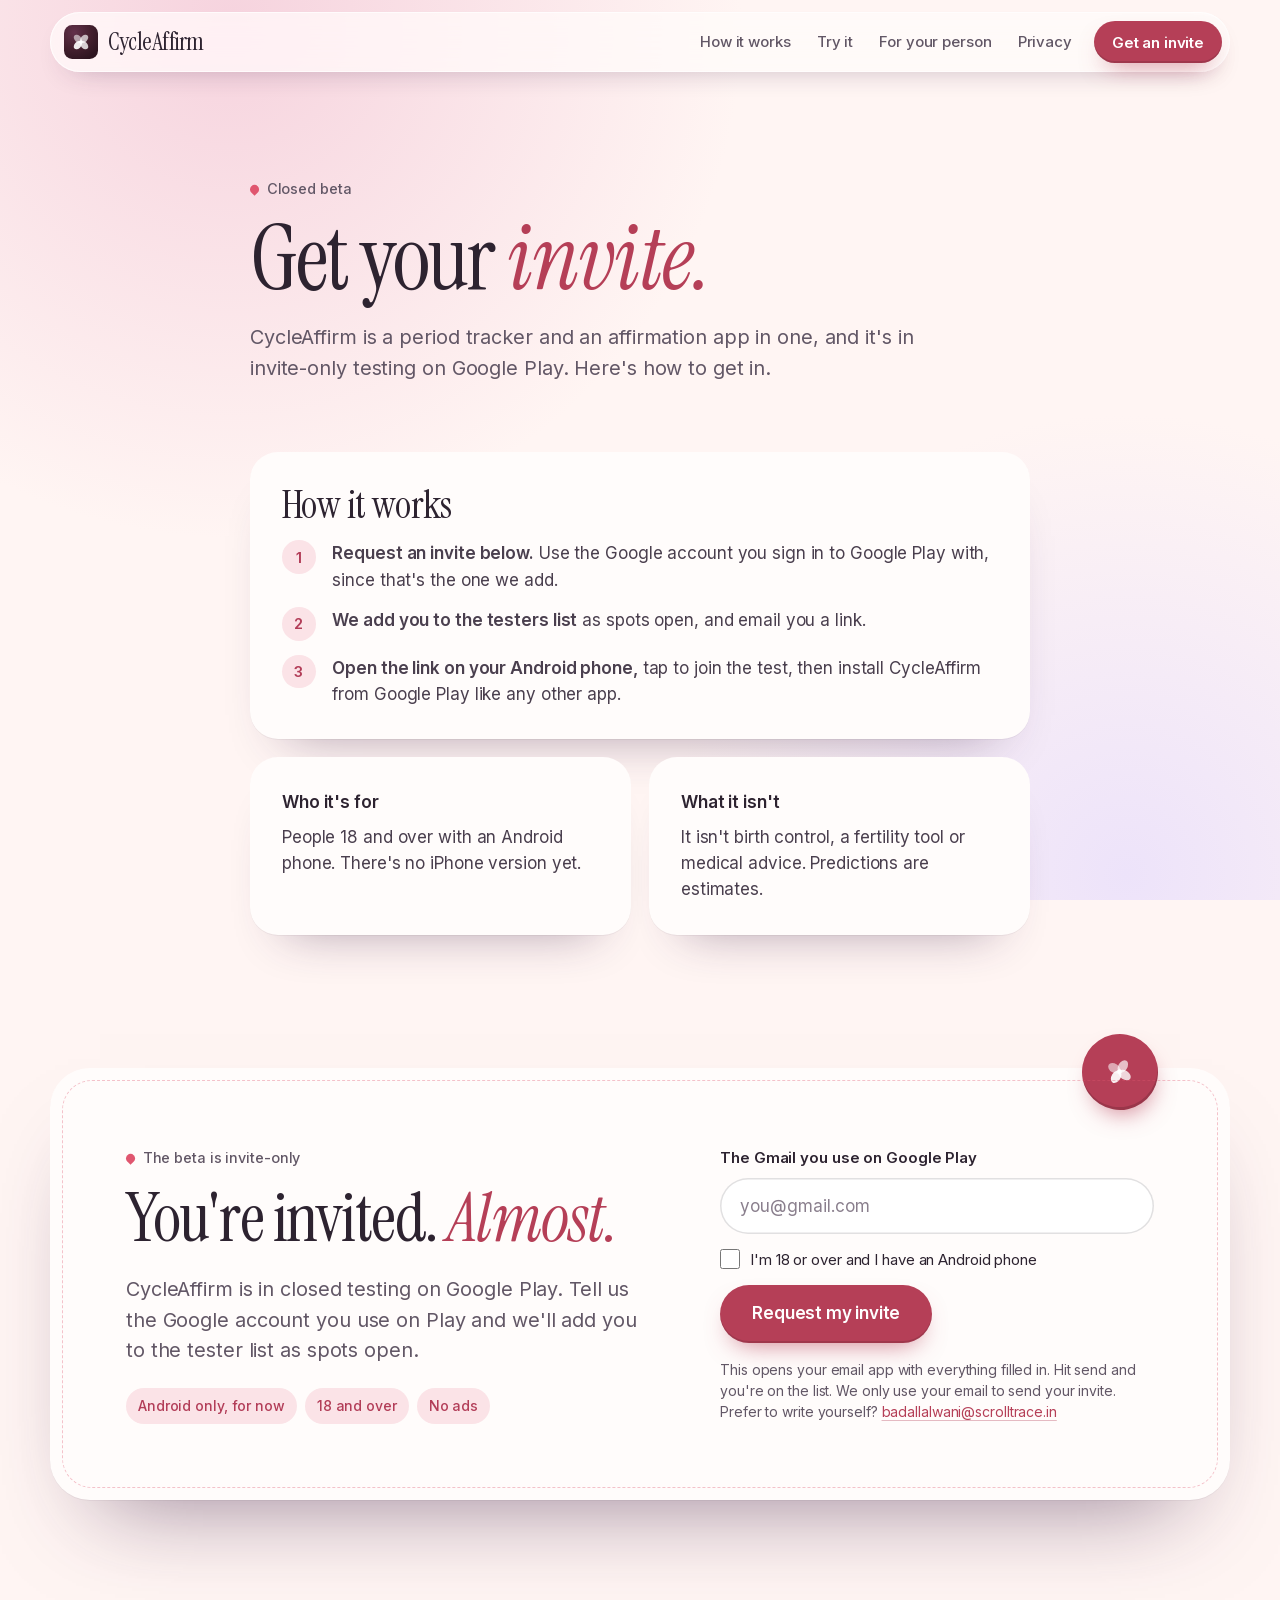
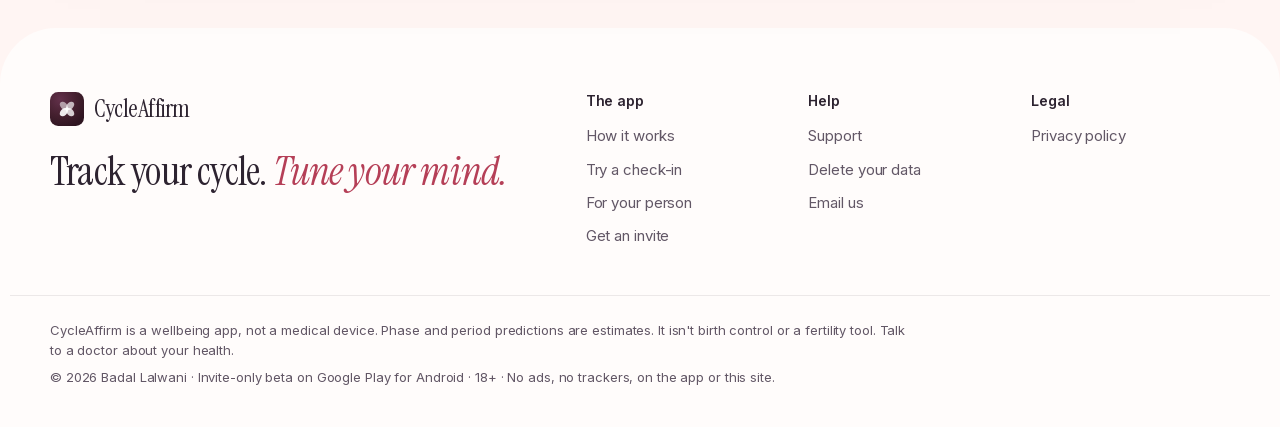
==== beta/index.html @ 34794850 "Publish website (2026-10-20T17:48Z)" ====
<!doctype html>
<html lang="en">
<head>
<meta charset="utf-8">
<meta name="viewport" content="width=device-width, initial-scale=1, viewport-fit=cover">

<meta http-equiv="Content-Security-Policy" content="default-src 'self'; img-src 'self' data:; style-src 'self'; script-src 'self'; font-src 'self'; connect-src 'self'; object-src 'none'; base-uri 'self' https://badallalwani7.github.io/cycleaffirm-website/; form-action 'self' mailto:">
<meta name="referrer" content="no-referrer">
<title>Get an invite to the CycleAffirm beta</title>
<meta name="description" content="CycleAffirm is in invite-only closed testing on Google Play. Android, 18+. Tell us the Google account you use on Play and we'll add you as spots open.">
<link rel="canonical" href="https://badallalwani7.github.io/cycleaffirm-website/beta/">
<meta name="robots" content="index, follow">
<meta name="theme-color" content="#FFF5F3">
<meta name="color-scheme" content="light">
<meta property="og:type" content="website">
<meta property="og:site_name" content="CycleAffirm">
<meta property="og:title" content="You're invited (almost): the CycleAffirm beta">
<meta property="og:description" content="CycleAffirm is in invite-only closed testing on Google Play. Android, 18+. Tell us the Google account you use on Play and we'll add you as spots open.">
<meta property="og:url" content="https://badallalwani7.github.io/cycleaffirm-website/beta/">
<meta property="og:image" content="https://badallalwani7.github.io/cycleaffirm-website/assets/og.png">
<meta property="og:image:width" content="1200">
<meta property="og:image:height" content="630">
<meta property="og:image:alt" content="CycleAffirm: track your cycle, tune your mind. A four-petal flower in the four phase colours.">
<meta name="twitter:card" content="summary_large_image">
<link rel="icon" href="../assets/icons/favicon.svg" type="image/svg+xml">
<link rel="icon" href="../assets/icons/favicon-32.png" sizes="32x32" type="image/png">
<link rel="apple-touch-icon" href="../assets/icons/apple-touch-icon.png">
<link rel="manifest" href="../site.webmanifest">
<link rel="preload" href="../assets/fonts/InstrumentSerif-Regular.woff2" as="font" type="font/woff2" crossorigin>
<link rel="preload" href="../assets/fonts/InstrumentSerif-Italic.woff2" as="font" type="font/woff2" crossorigin>
<link rel="preload" href="../assets/fonts/Inter-Regular.woff2" as="font" type="font/woff2" crossorigin>
<link rel="stylesheet" href="../assets/site.css?v=01a12ae09d">
<script src="../assets/site.js?v=01a12ae09d" defer></script>
</head>
<body class="page-beta" data-tint="neutral">
<a class="skip" href="#main">Skip to content</a>
<div class="backdrop" aria-hidden="true"></div>
<header class="site-header">
  <div class="header-pill">
    <a class="brand" href="../" aria-label="CycleAffirm, home">
      <svg class="brand-mark" viewBox="0 0 100 100" aria-hidden="true" focusable="false"><use href="#mark-tile"></use></svg>
      <span class="brand-name">CycleAffirm</span>
    </a>
    <nav class="nav" aria-label="Main">
      <a href="../#how">How it works</a>
      <a href="../#try">Try it</a>
      <a href="../#partners">For your person</a>
      <a href="../#privacy">Privacy</a>
    </nav>
    <a class="btn btn-rose btn-sm" href="../beta/">Get an invite</a>
  </div>
  <svg width="0" height="0" class="sprite" aria-hidden="true" focusable="false">
    <defs>
      <radialGradient id="mark-bg" cx="30%" cy="22%" r="85%">
        <stop offset="0" stop-color="#62304A"/>
        <stop offset=".55" stop-color="#45202F"/>
        <stop offset="1" stop-color="#2E1520"/>
      </radialGradient>
      <symbol id="mark-petals" viewBox="0 0 100 100">
        <ellipse cx="50" cy="37" rx="9.6" ry="14.3" fill="#fff" fill-opacity=".55" transform="rotate(-45 50 50)"/>
        <ellipse cx="50" cy="37" rx="9.6" ry="14.3" fill="#fff" fill-opacity=".67" transform="rotate(45 50 50)"/>
        <ellipse cx="50" cy="37" rx="9.6" ry="14.3" fill="#fff" fill-opacity=".79" transform="rotate(135 50 50)"/>
        <ellipse cx="50" cy="37" rx="9.6" ry="14.3" fill="#fff" fill-opacity=".91" transform="rotate(225 50 50)"/>
        <circle cx="50" cy="50" r="5" fill="#fff"/>
      </symbol>
      <symbol id="mark-tile" viewBox="0 0 100 100">
        <rect width="100" height="100" rx="24" fill="url(#mark-bg)"/>
        <use href="#mark-petals"/>
      </symbol>
      <symbol id="bloom" viewBox="0 0 100 100">
        <ellipse cx="50" cy="31" rx="15" ry="22" transform="rotate(45 50 50)"/>
        <ellipse cx="50" cy="31" rx="15" ry="22" transform="rotate(135 50 50)"/>
        <ellipse cx="50" cy="31" rx="15" ry="22" transform="rotate(225 50 50)"/>
        <ellipse cx="50" cy="31" rx="15" ry="22" transform="rotate(315 50 50)"/>
      </symbol>
    </defs>
  </svg>
</header>

<main id="main">
<section class="page-hero">
  <div class="wrap narrow">
    <p class="eyebrow">Closed beta</p>
    <h1 class="display h1">Get your <em>invite.</em></h1>
    <p class="lede">CycleAffirm is a period tracker and an affirmation app in one, and it's in invite-only testing on Google Play. Here's how to get in.</p>
  </div>
</section>

<section class="prose">
  <div class="wrap narrow">
    <div class="card">
      <h2>How it works</h2>
      <ol class="steps-list">
        <li><div><strong>Request an invite below.</strong> Use the Google account you sign in to Google Play with, since that's the one we add.</div></li>
        <li><div><strong>We add you to the testers list</strong> as spots open, and email you a link.</div></li>
        <li><div><strong>Open the link on your Android phone,</strong> tap to join the test, then install CycleAffirm from Google Play like any other app.</div></li>
      </ol>
    </div>
    <div class="two-col">
      <div class="card">
        <h3>Who it's for</h3>
        <p>People 18 and over with an Android phone. There's no iPhone version yet.</p>
      </div>
      <div class="card">
        <h3>What it isn't</h3>
        <p>It isn't birth control, a fertility tool or medical advice. Predictions are estimates.</p>
      </div>
    </div>
  </div>
</section>

<section id="beta" class="beta" aria-label="Request an invite">
  <div class="wrap">
<div class="invite">
  <div class="invite-seal" aria-hidden="true">
    <svg viewBox="0 0 100 100" focusable="false"><use href="#mark-petals"></use></svg>
  </div>
  <div class="invite-copy">
    <p class="eyebrow">The beta is invite-only</p>
    <h2 class="display h2" id="invite-title">You're invited. <em>Almost.</em></h2>
    <p class="lede">CycleAffirm is in closed testing on Google Play. Tell us the Google account you use on Play and we'll add you to the tester list as spots open.</p>
    <ul class="invite-facts">
      <li>Android only, for now</li>
      <li>18 and over</li>
      <li>No ads</li>
    </ul>
  </div>
  <form class="invite-form" data-invite data-email="badallalwani@scrolltrace.in" data-subject="CycleAffirm%20beta%20invite" action="mailto:badallalwani@scrolltrace.in" method="get" aria-labelledby="invite-title" novalidate>
    <label class="field">
      <span class="field-label">The Gmail you use on Google Play</span>
      <input type="email" name="gmail" autocomplete="email" inputmode="email" placeholder="you@gmail.com" required>
    </label>
    <label class="check">
      <input type="checkbox" name="adult" required>
      <span>I'm 18 or over and I have an Android phone</span>
    </label>
    <p class="form-error" role="alert" hidden></p>
    <button class="btn btn-rose btn-lg" type="submit">Request my invite</button>
    <p class="fine">This opens your email app with everything filled in. Hit send and you're on the list. We only use your email to send your invite. Prefer to write yourself? <a href="mailto:badallalwani@scrolltrace.in?subject=CycleAffirm%20beta%20invite">badallalwani@scrolltrace.in</a></p>
  </form>
</div>

  </div>
</section>

</main>
<footer class="site-footer">
  <div class="wrap footer-inner">
    <div class="footer-brand">
      <a class="brand" href="../" aria-label="CycleAffirm, home">
        <svg class="brand-mark" viewBox="0 0 100 100" aria-hidden="true" focusable="false"><use href="#mark-tile"></use></svg>
        <span class="brand-name">CycleAffirm</span>
      </a>
      <p class="footer-tag">Track your cycle. <em>Tune your mind.</em></p>
    </div>
    <nav class="footer-nav" aria-label="Footer">
      <div>
        <h2 class="footer-h">The app</h2>
        <a href="../#how">How it works</a>
        <a href="../#try">Try a check-in</a>
        <a href="../#partners">For your person</a>
        <a href="../beta/">Get an invite</a>
      </div>
      <div>
        <h2 class="footer-h">Help</h2>
        <a href="../support/">Support</a>
        <a href="../delete-account/">Delete your data</a>
        <a href="mailto:badallalwani@scrolltrace.in">Email us</a>
      </div>
      <div>
        <h2 class="footer-h">Legal</h2>
        <a href="../privacy/">Privacy policy</a>
      </div>
    </nav>
  </div>
  <div class="wrap footer-fine">
    <p>CycleAffirm is a wellbeing app, not a medical device. Phase and period predictions are estimates. It isn't birth control or a fertility tool. Talk to a doctor about your health.</p>
    <p>© 2026 Badal Lalwani · Invite-only beta on Google Play for Android · 18+ · No ads, no trackers, on the app or this site.</p>
  </div>
</footer>

</body>
</html>
---- assets/site.css ----
/* CycleAffirm website. Tokens mirror app/lib/ui/theme.dart and backdrop.dart:
   soft pastels per phase, one solid rose (never a gradient), plum ink, rose-night
   for brand moments. Instrument Serif + Inter only. The look: light, petal-soft,
   a little scrapbook (stickers, taped photos), built around the logo's four petals. */

@font-face { font-family: "Instrument Serif"; src: url("fonts/InstrumentSerif-Regular.woff2") format("woff2"); font-weight: 400; font-style: normal; font-display: swap; }
@font-face { font-family: "Instrument Serif"; src: url("fonts/InstrumentSerif-Italic.woff2") format("woff2"); font-weight: 400; font-style: italic; font-display: swap; }
@font-face { font-family: "Inter"; src: url("fonts/Inter-Regular.woff2") format("woff2"); font-weight: 400; font-style: normal; font-display: swap; }
@font-face { font-family: "Inter"; src: url("fonts/Inter-Medium.woff2") format("woff2"); font-weight: 500; font-style: normal; font-display: swap; }
@font-face { font-family: "Inter"; src: url("fonts/Inter-SemiBold.woff2") format("woff2"); font-weight: 600; font-style: normal; font-display: swap; }

/* The backdrop colours glide between phase worlds (registered so they can transition). */
@property --base { syntax: "<color>"; inherits: true; initial-value: #FFF5F3; }
@property --glow { syntax: "<color>"; inherits: true; initial-value: #F6D3DE; }
@property --accent { syntax: "<color>"; inherits: true; initial-value: #EDE3FA; }

:root {
  --ink: #2D2330;
  --muted: #625766;
  --rose: #E0566F;
  --rose-deep: #B53F57;
  --rose-soft: #FBE3E7;
  --night: #2B1621;
  --night-2: #3B2131;
  --night-ink: #F7EEF1;
  --night-muted: #D2BEC8;
  --paper: #FFFCFB;
  --stroke: rgba(45, 35, 48, .09);
  /* Phase colours (deep, for text and dots) and petals (pastel). */
  --men: #D9536F; --fol: #3E9A73; --ovu: #D08A1E; --lut: #7B62C9;
  --men-p: #F6C2CF; --fol-p: #C3E5D2; --ovu-p: #FBD7A6; --lut-p: #D7CCF6;
  --men-ink: #B23D58; --fol-ink: #2C7A58; --ovu-ink: #94600F; --lut-ink: #5E47AE;
  --serif: "Instrument Serif", "Iowan Old Style", "Times New Roman", serif;
  --sans: "Inter", system-ui, -apple-system, "Segoe UI", Roboto, sans-serif;
  --wrap: 1180px;
  --gutter: clamp(16px, 4.5vw, 40px);
  --ease: cubic-bezier(.6, 0, .2, 1);
  --spring: cubic-bezier(.34, 1.4, .5, 1);
}

/* Phase worlds from BackdropTint.forPhase: blush, sage, honey, lavender. */
body { --base: #FFF5F3; --glow: #F6D3DE; --accent: #EDE3FA; }
body[data-tint="men"] { --base: #FBEDF0; --glow: #F6C2CF; --accent: #FDE0D6; }
body[data-tint="fol"] { --base: #EDF6F0; --glow: #C3E5D2; --accent: #F2F4DA; }
body[data-tint="ovu"] { --base: #FEF5E8; --glow: #FBD7A6; --accent: #FDE3EC; }
body[data-tint="lut"] { --base: #F2EEFB; --glow: #D7CCF6; --accent: #F7DCEB; }

*, *::before, *::after { box-sizing: border-box; }
html { -webkit-text-size-adjust: 100%; scroll-behavior: smooth; scroll-padding-top: 96px; }
body {
  margin: 0;
  background: var(--base);
  color: var(--ink);
  font: 400 1.0625rem/1.55 var(--sans);
  letter-spacing: -0.006em;
  -webkit-font-smoothing: antialiased;
  text-rendering: optimizeLegibility;
  overflow-x: clip;
  transition: --base 1.2s var(--ease), --glow 1.2s var(--ease), --accent 1.2s var(--ease);
}
img { max-width: 100%; height: auto; display: block; }
a { color: inherit; text-decoration-color: color-mix(in srgb, currentColor 35%, transparent); text-underline-offset: .18em; }
a:hover { text-decoration-color: var(--rose); }
:focus-visible { outline: 2px solid var(--rose-deep); outline-offset: 3px; border-radius: 8px; }
::selection { background: var(--rose-soft); color: var(--ink); }
p { margin: 0 0 1em; }
h1, h2, h3 { margin: 0; font-weight: 400; }
ul, ol { margin: 0; padding: 0; }
fieldset { border: 0; margin: 0; padding: 0; min-width: 0; }
.sprite { position: absolute; }
.sr { position: absolute; width: 1px; height: 1px; overflow: hidden; clip: rect(0 0 0 0); clip-path: inset(50%); white-space: nowrap; }
.nowrap { white-space: nowrap; }
.skip { position: absolute; left: 12px; top: -60px; z-index: 50; background: var(--night); color: #fff; padding: 10px 16px; border-radius: 12px; text-decoration: none; }
.skip:focus { top: 12px; }

/* A soft, slowly drifting pastel light behind everything, like the app's backdrop. */
.backdrop { position: fixed; inset: 0; z-index: -1; pointer-events: none; overflow: hidden; background: var(--base); }
.backdrop::before, .backdrop::after { content: ""; position: absolute; border-radius: 50%; }
.backdrop::before { width: 80vmax; height: 80vmax; top: -38vmax; left: -22vmax; background: radial-gradient(closest-side, var(--glow), transparent); animation: drift-a 26s ease-in-out infinite alternate; }
.backdrop::after { width: 72vmax; height: 72vmax; bottom: -34vmax; right: -24vmax; background: radial-gradient(closest-side, var(--accent), transparent); animation: drift-b 32s ease-in-out infinite alternate; }
@keyframes drift-a { to { transform: translate(12vmax, 8vmax) scale(1.08); } }
@keyframes drift-b { to { transform: translate(-10vmax, -6vmax) scale(1.1); } }

main { display: block; overflow-x: clip; }
.wrap { width: 100%; max-width: calc(var(--wrap) + 2 * var(--gutter)); margin: 0 auto; padding: 0 var(--gutter); }

/* Type */
.display { font-family: var(--serif); font-weight: 400; letter-spacing: -0.022em; line-height: 1; text-wrap: balance; }
.display em { font-style: italic; letter-spacing: -0.012em; color: var(--rose-deep); }
.h1 { font-size: clamp(3.3rem, 1.2rem + 5.6vw, 6.8rem); line-height: .94; }
.h2 { font-size: clamp(2.5rem, 1.5rem + 3.4vw, 4.4rem); line-height: 1; }
.lede { font-size: clamp(1.0625rem, 1rem + .3vw, 1.25rem); line-height: 1.55; color: var(--muted); max-width: 34em; text-wrap: pretty; }
.fine { font-size: .875rem; line-height: 1.5; color: var(--muted); }
.eyebrow { display: inline-flex; align-items: center; gap: .55em; margin: 0 0 1.1rem; font: 500 .9rem/1.3 var(--sans); color: var(--muted); }
.eyebrow::before { content: ""; width: .55rem; height: .55rem; border-radius: 50% 50% 50% 0; transform: rotate(-45deg); background: var(--rose); flex: none; }
.eyebrow--night { color: var(--night-muted); }

/* The hand-drawn underline under "Tune your mind." */
.squiggle { position: relative; display: inline-block; white-space: nowrap; }
.squiggle svg { position: absolute; left: 0; right: 0; bottom: -.12em; width: 100%; height: .2em; overflow: visible; }
.squiggle path { fill: none; stroke: var(--rose); stroke-width: 3; stroke-linecap: round; stroke-dasharray: 340; stroke-dashoffset: 340; animation: draw 1.4s .5s var(--ease) forwards; }
@keyframes draw { to { stroke-dashoffset: 0; } }

/* Buttons. Deep rose (#B53F57, the app's brandDeep) keeps white labels at AA contrast. */
.btn { display: inline-flex; align-items: center; justify-content: center; gap: .55em; min-height: 52px; padding: 0 26px; border-radius: 999px; border: 0; font: 600 1rem/1 var(--sans); letter-spacing: -0.01em; text-decoration: none; cursor: pointer; transition: transform .35s var(--spring), background-color .25s, box-shadow .25s; }
.btn:hover { transform: translateY(-2px); }
.btn:active { transform: scale(.97); }
.btn-rose { background: var(--rose-deep); color: #fff; box-shadow: 0 12px 26px -12px rgba(181, 63, 87, .7), inset 0 -2px 0 rgba(0, 0, 0, .12); }
.btn-rose:hover { background: #A33650; }
.btn-ghost { background: rgba(255, 255, 255, .7); color: var(--ink); box-shadow: inset 0 0 0 1px var(--stroke), 0 8px 20px -14px rgba(60, 30, 70, .35); }
.btn-ghost:hover { background: #fff; }
.btn-sm { min-height: 42px; padding: 0 18px; font-size: .9375rem; }
.btn-lg { min-height: 58px; padding: 0 32px; font-size: 1.0625rem; }
.link-arrow { font-weight: 600; text-decoration: none; display: inline-flex; gap: .4em; align-items: center; color: var(--rose-deep); }
.link-arrow::after { content: "→"; transition: transform .25s var(--ease); }
.link-arrow:hover::after { transform: translateX(4px); }

/* Stickers: little rotated labels, like on a journal. */
.sticker { display: inline-flex; align-items: center; gap: .5em; margin: 0; padding: 8px 14px; border-radius: 999px; background: var(--paper); color: var(--ink); font: 500 .875rem/1.2 var(--sans); box-shadow: 0 1px 0 rgba(45, 35, 48, .06), 0 10px 22px -14px rgba(60, 30, 70, .45); }
.sticker svg { width: 1.05em; height: 1.05em; fill: var(--rose); }
.sticker--tilt { transform: rotate(-2.5deg); margin-bottom: 1.6rem; }

/* Header: a floating pill */
.site-header { position: sticky; top: 0; z-index: 20; padding: 12px var(--gutter) 0; }
.header-pill { max-width: var(--wrap); margin: 0 auto; display: flex; align-items: center; gap: 22px; min-height: 60px; padding: 8px 8px 8px 14px; border-radius: 999px; background: color-mix(in srgb, var(--paper) 72%, transparent); backdrop-filter: saturate(1.5) blur(16px); -webkit-backdrop-filter: saturate(1.5) blur(16px); box-shadow: inset 0 0 0 1px rgba(255, 255, 255, .7), 0 12px 30px -20px rgba(60, 30, 70, .45); }
.brand { display: inline-flex; align-items: center; gap: 10px; text-decoration: none; color: var(--ink); }
.brand-mark { width: 34px; height: 34px; flex: none; }
.brand-name { font-family: var(--serif); font-size: 1.55rem; letter-spacing: -0.02em; line-height: 1; }
.nav { display: flex; gap: 26px; margin-left: auto; }
.nav a { text-decoration: none; font-size: .9375rem; font-weight: 500; color: var(--muted); }
.nav a:hover { color: var(--ink); }
@media (max-width: 900px) { .nav { display: none; } .header-pill > .btn { margin-left: auto; } }
@media (max-width: 380px) { .brand-name { font-size: 1.3rem; } .header-pill > .btn { padding: 0 14px; font-size: .875rem; } }

/* The bloom: the logo's four petals, one per phase. */
.bloom svg { width: 100%; height: auto; overflow: visible; display: block; }
.petal ellipse { transform-box: fill-box; transform-origin: 50% 100%; transition: transform .9s var(--spring), fill .8s var(--ease), opacity .8s; mix-blend-mode: multiply; opacity: .78; }
.petal--men ellipse { fill: var(--men-p); } .petal--fol ellipse { fill: var(--fol-p); } .petal--ovu ellipse { fill: var(--ovu-p); } .petal--lut ellipse { fill: var(--lut-p); }
[data-active="men"] .petal--men ellipse, [data-active="fol"] .petal--fol ellipse, [data-active="ovu"] .petal--ovu ellipse, [data-active="lut"] .petal--lut ellipse { transform: scale(1.09); opacity: 1; }
[data-active="men"] .petal--men ellipse { fill: #F2A9BB; } [data-active="fol"] .petal--fol ellipse { fill: #A4D8BC; } [data-active="ovu"] .petal--ovu ellipse { fill: #F8C487; } [data-active="lut"] .petal--lut ellipse { fill: #C4B5F2; }
.bloom-heart { fill: var(--paper); r: 16; filter: drop-shadow(0 3px 8px rgba(60, 30, 70, .22)); }
.bloom-dot { fill: var(--rose); }
.bloom-spin { transform-box: fill-box; transform-origin: center; animation: spin 90s linear infinite; }
@keyframes spin { to { transform: rotate(360deg); } }
.is-paused .bloom-spin, .is-paused .ribbon-track { animation-play-state: paused; }

/* Hero */
.hero { padding: clamp(36px, 7vw, 88px) 0 clamp(56px, 8vw, 104px); }
.hero-grid { display: grid; grid-template-columns: minmax(0, 1.12fr) minmax(0, .88fr); gap: clamp(28px, 5vw, 72px); align-items: center; }
.hero-copy .lede { margin: 1.7rem 0 2.1rem; }
.actions { display: flex; flex-wrap: wrap; gap: 12px; }
.hero-art { position: relative; width: min(500px, 100%); justify-self: center; padding: 0 0 120px; }
.bloom--hero { width: 86%; margin: 0 auto; }
.hero-card { position: absolute; left: -6%; right: 4%; bottom: 0; margin: 0; padding: 22px 24px 18px; border-radius: 28px; background: color-mix(in srgb, var(--paper) 88%, transparent); backdrop-filter: blur(14px); -webkit-backdrop-filter: blur(14px); box-shadow: inset 0 0 0 1px rgba(255, 255, 255, .8), 0 30px 60px -30px rgba(60, 30, 70, .5); --c: var(--lut); --ci: var(--lut-ink); }
[data-active="men"] .hero-card { --c: var(--men); --ci: var(--men-ink); } [data-active="fol"] .hero-card { --c: var(--fol); --ci: var(--fol-ink); } [data-active="ovu"] .hero-card { --c: var(--ovu); --ci: var(--ovu-ink); }
.hero-card-label { display: flex; align-items: center; gap: .5em; margin: 0 0 .55rem; font-size: .875rem; font-weight: 600; color: var(--ci); transition: color .6s; }
.pdot { width: .55rem; height: .55rem; border-radius: 50%; background: var(--c, var(--rose)); transition: background-color .6s; flex: none; }
.pdot--lut { --c: var(--lut); }
.hero-card-text { margin: 0; min-height: 2.3em; font-family: var(--serif); font-size: clamp(1.6rem, 1.2rem + 1.1vw, 2.15rem); line-height: 1.1; letter-spacing: -0.015em; text-wrap: balance; transition: opacity .35s, transform .35s var(--ease); }
.hero-card-text.is-out { opacity: 0; transform: translateY(6px); }
.hero-card figcaption { margin-top: .8rem; font-size: .8125rem; color: var(--muted); padding-right: 76px; }
.pause { position: absolute; right: 14px; bottom: 12px; font: 500 .75rem/1 var(--sans); color: var(--muted); background: transparent; border: 0; border-radius: 999px; padding: 8px 10px; cursor: pointer; }
.pause:hover { color: var(--ink); background: rgba(45, 35, 48, .05); }
.hero-buddy { position: absolute; width: 56px; height: 56px; right: 2%; bottom: 128px; transform: rotate(6deg); filter: drop-shadow(0 6px 10px rgba(60, 30, 70, .2)); }
.sticker--est { position: absolute; top: 6%; right: -2%; transform: rotate(7deg); background: var(--night); color: var(--night-ink); }
@media (max-width: 960px) {
  .hero-grid { grid-template-columns: 1fr; }
  .hero-art { width: min(440px, 100%); }
  .hero-card { left: 0; right: 0; }
  .sticker--est { right: 0; }
}

/* Ribbon: a slow band of real lines from the app */
.ribbon { position: relative; background: var(--rose); color: #fff; transform: rotate(-1.6deg); margin: 0 -2vw; padding: 16px 0; overflow: hidden; box-shadow: 0 18px 40px -24px rgba(181, 63, 87, .6); }
.ribbon-track { display: flex; width: max-content; animation: marquee 70s linear infinite; }
.ribbon-list { display: flex; list-style: none; flex: none; }
.ribbon-list li { font-family: var(--serif); font-style: italic; font-size: clamp(1.5rem, 1.2rem + .8vw, 1.9rem); white-space: nowrap; padding: 0 1.1em; position: relative; }
.ribbon-list li::after { content: ""; position: absolute; right: -.28em; top: 50%; width: .5em; height: .5em; margin-top: -.25em; border-radius: 50% 50% 50% 0; transform: rotate(-45deg); background: rgba(255, 255, 255, .75); }
@keyframes marquee { to { transform: translateX(-50%); } }
.ribbon:hover .ribbon-track, .ribbon.is-paused .ribbon-track { animation-play-state: paused; }
.ribbon-pause { position: absolute; right: 12px; top: 50%; transform: translateY(-50%); font: 600 .75rem/1 var(--sans); color: var(--rose-deep); background: #fff; border: 0; border-radius: 999px; padding: 8px 12px; cursor: pointer; box-shadow: 0 6px 16px -8px rgba(0, 0, 0, .4); }

/* Section scaffolding */
section { position: relative; }
.section-head { max-width: 48rem; margin-bottom: clamp(36px, 5vw, 64px); }
.section-head .lede { margin-top: 1.4rem; }

/* Taped photos: real app screens, pinned like a scrapbook */
.polaroid { position: relative; margin: 0; padding: 10px 10px 40px; background: #fff; border-radius: 6px; box-shadow: 0 1px 2px rgba(45, 35, 48, .08), 0 30px 50px -28px rgba(60, 30, 70, .45); transform: rotate(-2.5deg); }
.polaroid img { border-radius: 3px; width: 100%; }
.polaroid figcaption { position: absolute; left: 0; right: 0; bottom: 9px; text-align: center; font-family: var(--serif); font-style: italic; font-size: 1.15rem; color: var(--muted); }
.polaroid::before { content: ""; position: absolute; top: -13px; left: 50%; width: 96px; height: 28px; margin-left: -48px; transform: rotate(-5deg); background: color-mix(in srgb, var(--rose) 30%, transparent); border-radius: 2px; }

/* How it works */
.how { padding: clamp(72px, 10vw, 140px) 0 clamp(48px, 6vw, 80px); }
.track { display: grid; grid-template-columns: minmax(0, .8fr) minmax(0, 1.2fr); gap: clamp(36px, 6vw, 96px); align-items: center; margin-bottom: clamp(56px, 8vw, 110px); }
.polaroid--ring { width: min(360px, 100%); justify-self: center; }
.track-steps { list-style: none; counter-reset: s; display: grid; gap: 30px; }
.track-steps li { counter-increment: s; display: grid; grid-template-columns: 3.2rem 1fr; column-gap: 16px; }
.track-steps li::before { content: counter(s, decimal-leading-zero); grid-row: span 2; font-family: var(--serif); font-style: italic; font-size: 2.2rem; line-height: 1; color: var(--rose-deep); }
.track-steps h3 { font-family: var(--serif); font-size: 1.9rem; line-height: 1.05; letter-spacing: -0.015em; margin-bottom: .4rem; }
.track-steps p { color: var(--muted); margin: 0; }
@media (max-width: 860px) { .track { grid-template-columns: 1fr; } .polaroid--ring { width: min(300px, 80%); } }

.journey { display: grid; grid-template-columns: minmax(0, .9fr) minmax(0, 1.1fr); gap: clamp(32px, 6vw, 96px); }
.journey-bloom { position: relative; }
.bloom--journey .petal ellipse { opacity: .5; }
.bloom--journey { position: sticky; top: calc(50vh - min(19vw, 230px)); width: min(100%, 420px); margin: 0 auto; }
.bloom-turn { transform-box: fill-box; transform-origin: center; transition: transform 1.2s var(--spring); }
.bloom--journey[data-active="men"] .bloom-turn { transform: rotate(-45deg); }
.bloom--journey[data-active="fol"] .bloom-turn { transform: rotate(-135deg); }
.bloom--journey[data-active="ovu"] .bloom-turn { transform: rotate(-225deg); }
.bloom--journey[data-active="lut"] .bloom-turn { transform: rotate(-315deg); }
.bloom-label { margin: 18px 0 0; text-align: center; font-weight: 500; color: var(--muted); }
.bloom-label [data-for] { display: none; }
.bloom--journey[data-active="men"] [data-for="men"], .bloom--journey[data-active="fol"] [data-for="fol"], .bloom--journey[data-active="ovu"] [data-for="ovu"], .bloom--journey[data-active="lut"] [data-for="lut"] { display: inline; }

.phases { list-style: none; }
.phase { min-height: 72vh; display: flex; flex-direction: column; justify-content: center; padding: 40px 0; --c: var(--men); --cp: var(--men-p); --ci: var(--men-ink); }
.phase[data-phase="fol"] { --c: var(--fol); --cp: var(--fol-p); --ci: var(--fol-ink); }
.phase[data-phase="ovu"] { --c: var(--ovu); --cp: var(--ovu-p); --ci: var(--ovu-ink); }
.phase[data-phase="lut"] { --c: var(--lut); --cp: var(--lut-p); --ci: var(--lut-ink); }
.phase-tag { align-self: flex-start; display: inline-flex; gap: .6em; align-items: baseline; margin: 0 0 1rem; padding: 8px 16px; border-radius: 999px; background: var(--cp); color: var(--ci); font-weight: 600; transform: rotate(-2deg); }
.phase-tag span { font-weight: 500; }
.phase-feel { color: var(--muted); margin: 0 0 1.4rem; }
.phase-line { margin: 0; }
.phase-line p { margin: 0; font-family: var(--serif); font-size: clamp(2.4rem, 1.4rem + 3.2vw, 4.3rem); line-height: 1.02; letter-spacing: -0.022em; text-wrap: balance; }
.phase-line p::before { content: "“"; color: var(--c); margin-left: -.42em; padding-right: .04em; }
.phase-line p::after { content: "”"; color: var(--c); }
.phase-meta { margin: 1.3rem 0 0; font-size: .875rem; color: var(--muted); }
.how-fine { max-width: 40rem; margin: 28px 0 0; }
@media (max-width: 900px) {
  .journey { grid-template-columns: 1fr; }
  .journey-bloom { display: none; }
  .phase { min-height: 0; padding: 28px 24px 30px; margin-bottom: 16px; border-radius: 28px; background: color-mix(in srgb, var(--cp) 38%, rgba(255, 255, 255, .75)); }
  .phase-line p::before { margin-left: 0; }
}

/* Try a check-in */
.try { padding: clamp(64px, 9vw, 120px) 0; }
.try-grid { display: grid; grid-template-columns: minmax(0, 1fr) minmax(0, 1fr); gap: clamp(36px, 6vw, 88px); align-items: start; }
.try-copy .lede { margin: 1.4rem 0 2rem; }
.points { list-style: none; display: grid; gap: 18px; }
.points li { padding-left: 24px; position: relative; color: var(--muted); }
.points li::before { content: ""; position: absolute; left: 0; top: .5em; width: .6rem; height: .6rem; border-radius: 50% 50% 50% 0; transform: rotate(-45deg); background: var(--lut-p); box-shadow: inset 0 0 0 1.5px var(--lut); }
.points strong { color: var(--ink); font-weight: 600; }
.polaroid--ci { width: min(250px, 70%); margin: 44px 0 0 10%; transform: rotate(3deg); }
.polaroid--ci::before { background: color-mix(in srgb, var(--lut) 30%, transparent); }

.demo { position: sticky; top: 104px; padding: clamp(22px, 3vw, 32px); border-radius: 32px; background: color-mix(in srgb, var(--paper) 86%, transparent); backdrop-filter: blur(14px); -webkit-backdrop-filter: blur(14px); box-shadow: inset 0 0 0 1px rgba(255, 255, 255, .8), 0 40px 80px -40px rgba(60, 30, 70, .45); --c: var(--lut); --cp: var(--lut-p); --ci: var(--lut-ink); }
.demo[data-phase="menstrual"] { --c: var(--men); --cp: var(--men-p); --ci: var(--men-ink); }
.demo[data-phase="follicular"] { --c: var(--fol); --cp: var(--fol-p); --ci: var(--fol-ink); }
.demo[data-phase="ovulatory"] { --c: var(--ovu); --cp: var(--ovu-p); --ci: var(--ovu-ink); }
.demo fieldset + fieldset { margin-top: 22px; }
.demo legend { font-weight: 600; font-size: 1rem; margin-bottom: 12px; padding: 0; }
.demo legend span { font-weight: 400; color: var(--muted); font-size: .875rem; margin-left: .4em; }
.chips { display: flex; flex-wrap: wrap; gap: 8px; }
.chip { position: relative; cursor: pointer; }
.chip input { position: absolute; opacity: 0; width: 1px; height: 1px; }
.chip span { display: inline-flex; align-items: center; gap: .45em; padding: 9px 14px; border-radius: 999px; background: #fff; font-size: .9375rem; font-weight: 500; color: var(--ink); box-shadow: inset 0 0 0 1px var(--stroke); transition: background-color .2s, box-shadow .2s, transform .3s var(--spring); }
.chip:hover span { transform: translateY(-1px); }
.chip input:checked + span { background: var(--cp); color: var(--ci); box-shadow: inset 0 0 0 1.5px color-mix(in srgb, var(--c) 55%, transparent); }
.chip input:focus-visible + span { outline: 2px solid var(--rose-deep); outline-offset: 2px; }
.chip--men { --c: var(--men); --cp: var(--men-p); --ci: var(--men-ink); }
.chip--fol { --c: var(--fol); --cp: var(--fol-p); --ci: var(--fol-ink); }
.chip--ovu { --c: var(--ovu); --cp: var(--ovu-p); --ci: var(--ovu-ink); }
.chip--lut { --c: var(--lut); --cp: var(--lut-p); --ci: var(--lut-ink); }
.chip--men span::before, .chip--fol span::before, .chip--ovu span::before, .chip--lut span::before { content: ""; width: .5rem; height: .5rem; border-radius: 50%; background: var(--c); }
.demo-result { margin-top: 26px; padding: 22px 22px 18px; border-radius: 24px; background: linear-gradient(135deg, color-mix(in srgb, var(--cp) 70%, #fff), #FFFDFD 75%); box-shadow: inset 0 0 0 1px color-mix(in srgb, var(--c) 25%, transparent); }
.demo-label { margin: 0 0 .6rem; font-size: .875rem; font-weight: 600; color: var(--ci); }
.demo-line { margin: 0 0 1rem; min-height: 2.3em; font-family: var(--serif); font-size: clamp(1.7rem, 1.3rem + 1.1vw, 2.3rem); line-height: 1.1; letter-spacing: -0.015em; text-wrap: balance; transition: opacity .3s, transform .3s var(--ease); }
.demo-line.is-out { opacity: 0; transform: translateY(6px); }
.demo-fine { margin: 14px 0 0; }
@media (max-width: 960px) { .try-grid { grid-template-columns: 1fr; } .demo { position: relative; top: 0; } .polaroid--ci { display: none; } }

/* For your person: a night brand moment, love-note soft */
.night { background: var(--night); color: var(--night-ink); }
.night .lede, .night .fine { color: var(--night-muted); }
.night :focus-visible { outline-color: #F3A5B4; }
.partners { padding: clamp(80px, 11vw, 150px) 0; border-radius: clamp(32px, 6vw, 72px); margin: clamp(24px, 4vw, 40px) clamp(0px, 1.5vw, 20px); }
.partners .display em { color: #F5B1BF; }
.steps { list-style: none; display: grid; grid-template-columns: repeat(4, minmax(0, 1fr)); gap: clamp(16px, 2vw, 28px); }
.step h3 { font-family: var(--serif); font-size: 1.8rem; line-height: 1.06; letter-spacing: -0.015em; margin: .35rem 0 .6rem; }
.step p { color: var(--night-muted); font-size: .96875rem; }
.step .step-n { font-family: var(--serif); font-style: italic; font-size: 1.4rem; line-height: 1; color: #F5B1BF; margin: 26px 0 0; }
.step-art { position: relative; aspect-ratio: 4 / 5; border-radius: 26px; overflow: hidden; display: flex; flex-direction: column; justify-content: center; padding: 18px; }
.step:nth-child(odd) .step-art { transform: rotate(-1.2deg); }
.step:nth-child(even) .step-art { transform: rotate(1deg); }
.step-art p { margin: 0; }
.step-art--photo { background: radial-gradient(120% 90% at 30% 0%, #F7DCEB, #FBE3E7 60%, #F6D3DE); overflow: visible; }
.polaroid--step { width: 86%; margin: 0 auto; padding-bottom: 10px; transform: rotate(-3deg); }
.polaroid--step::before { background: color-mix(in srgb, var(--lut) 35%, transparent); }
.step-art--tip { background: radial-gradient(120% 90% at 70% 0%, #E9E2FB, #F2EEFB 60%); gap: 14px; }
.mini-today { background: rgba(255, 255, 255, .75); border-radius: 18px; padding: 14px; color: var(--ink); }
.step-art .mini-kicker { font-family: var(--serif); font-size: 1.6rem; line-height: 1; color: var(--ink); margin-bottom: 8px; }
.step-art .mini-phase { display: flex; align-items: center; gap: .5em; font-size: .8125rem; color: var(--muted); }
.tip { display: flex; gap: 8px; align-items: flex-end; }
.tip-buddy { width: 46px; height: 46px; flex: none; }
.step-art .tip p { background: var(--paper); color: var(--ink); font-size: .875rem; line-height: 1.4; font-weight: 500; padding: 12px 14px; border-radius: 18px 18px 18px 6px; box-shadow: 0 10px 30px -14px rgba(60, 30, 70, .5); }
.step-art--clock { gap: 18px; background: radial-gradient(120% 90% at 30% 0%, #4E2A3D, var(--night-2) 70%); box-shadow: inset 0 0 0 1px rgba(255, 255, 255, .06); }
.step-art .clock { font-family: var(--serif); font-size: clamp(3.4rem, 5vw, 4.6rem); line-height: 1; letter-spacing: -0.03em; text-align: center; color: #fff; }
.step-art .clock span { font-size: .42em; letter-spacing: 0; color: var(--night-muted); }
.notif { display: flex; gap: 10px; align-items: flex-start; background: rgba(255, 252, 251, .95); color: var(--ink); border-radius: 18px; padding: 12px; box-shadow: 0 16px 40px -16px rgba(0, 0, 0, .6); }
.notif-icon { width: 30px; height: 30px; flex: none; }
.step-art .notif-app { font-size: .75rem; color: var(--muted); }
.step-art .notif-title { font-weight: 600; font-size: .875rem; color: var(--ink); }
.step-art .notif-body { font-size: .8125rem; line-height: 1.35; color: var(--ink); }
.step-art--widget { align-items: center; gap: 12px; background: radial-gradient(120% 90% at 70% 0%, #E9DDF6, #F7DCEB 55%, #FCE3E8); }
.widget { display: flex; gap: 12px; align-items: center; width: 100%; padding: 16px; border-radius: 24px; background: #F0EBFB; color: var(--ink); box-shadow: 0 18px 40px -18px rgba(60, 30, 70, .45); }
.widget-buddy { width: 52px; height: 52px; flex: none; }
.step-art .widget-from { font-size: .6875rem; font-weight: 600; letter-spacing: .06em; text-transform: uppercase; color: var(--men-ink); margin-bottom: 4px; }
.step-art .widget-note { font-family: var(--serif); font-size: 1.2rem; line-height: 1.15; color: var(--ink); }
.step-art .widget-cap { font-family: var(--serif); font-style: italic; font-size: 1.05rem; color: var(--muted); }
.partners-fine { margin: clamp(36px, 4vw, 52px) 0 0; color: var(--night-muted); max-width: 44rem; }
@media (max-width: 1080px) { .steps { grid-template-columns: repeat(2, minmax(0, 1fr)); row-gap: 52px; } }
@media (max-width: 560px) { .steps { grid-template-columns: 1fr; } .step-art { aspect-ratio: auto; min-height: 300px; } .polaroid--step { width: 70%; } .partners { margin-left: 0; margin-right: 0; } }

/* Pinky promises */
.privacy { padding: clamp(64px, 9vw, 120px) 0; }
.promises { list-style: none; display: grid; grid-template-columns: repeat(4, minmax(0, 1fr)); gap: 18px; margin-bottom: 36px; }
.promises li { position: relative; padding: 30px 22px 14px; border-radius: 22px; background: var(--paper); box-shadow: 0 1px 0 rgba(45, 35, 48, .05), 0 24px 40px -30px rgba(60, 30, 70, .45); }
.promises li:nth-child(1) { transform: rotate(-1.5deg); } .promises li:nth-child(2) { transform: rotate(1deg); } .promises li:nth-child(3) { transform: rotate(-.6deg); } .promises li:nth-child(4) { transform: rotate(1.4deg); }
.promises li::before { content: ""; position: absolute; top: -11px; left: 22px; width: 70px; height: 24px; transform: rotate(-4deg); border-radius: 2px; background: color-mix(in srgb, var(--c, var(--rose)) 30%, transparent); }
.promises li:nth-child(2) { --c: var(--lut); } .promises li:nth-child(3) { --c: var(--ovu); } .promises li:nth-child(4) { --c: var(--fol); }
.promises h3 { font-family: var(--serif); font-size: 1.75rem; line-height: 1.06; letter-spacing: -0.015em; margin-bottom: .7rem; }
.promises p { color: var(--muted); font-size: .96875rem; }
.promises a { color: var(--rose-deep); }
@media (max-width: 960px) { .promises { grid-template-columns: repeat(2, minmax(0, 1fr)); row-gap: 28px; } }
@media (max-width: 560px) { .promises { grid-template-columns: 1fr; } }

/* The invitation */
.beta { padding: 0 0 clamp(72px, 10vw, 130px); }
.invite { position: relative; display: grid; grid-template-columns: minmax(0, 1.1fr) minmax(0, .9fr); gap: clamp(28px, 5vw, 72px); align-items: center; padding: clamp(36px, 6vw, 76px); border-radius: 40px; background: var(--paper); box-shadow: 0 1px 0 rgba(45, 35, 48, .05), 0 50px 90px -50px rgba(60, 30, 70, .55); }
.invite::after { content: ""; position: absolute; inset: 12px; border-radius: 30px; border: 1.5px dashed color-mix(in srgb, var(--rose) 35%, transparent); pointer-events: none; }
.invite-seal { position: absolute; top: -34px; right: clamp(24px, 6vw, 72px); width: 76px; height: 76px; border-radius: 50%; background: var(--rose-deep); display: grid; place-items: center; transform: rotate(-12deg); box-shadow: 0 12px 24px -10px rgba(181, 63, 87, .7), inset 0 -3px 0 rgba(0, 0, 0, .15); }
.invite-seal svg { width: 62%; height: 62%; }
.invite-copy .lede { margin: 1.3rem 0 1.4rem; }
.invite-facts { list-style: none; display: flex; flex-wrap: wrap; gap: 8px; }
.invite-facts li { padding: 7px 12px; border-radius: 999px; background: var(--rose-soft); color: var(--men-ink); font-size: .875rem; font-weight: 500; }
.invite-form { position: relative; z-index: 1; display: grid; gap: 14px; }
.field { display: grid; gap: 8px; }
.field-label { font-weight: 600; font-size: .9375rem; }
.field input { width: 100%; min-height: 56px; padding: 0 20px; border-radius: 999px; border: 0; background: #fff; font: 400 1.0625rem var(--sans); color: var(--ink); box-shadow: inset 0 0 0 1.5px rgba(45, 35, 48, .14); transition: box-shadow .2s; }
.field input::placeholder { color: #8A7F8D; }
.field input:focus { outline: none; box-shadow: inset 0 0 0 2px var(--rose-deep), 0 0 0 5px var(--rose-soft); }
.check { display: flex; gap: 10px; align-items: flex-start; font-size: .9375rem; cursor: pointer; }
.check input { width: 20px; height: 20px; margin: 1px 0 0; accent-color: var(--rose-deep); flex: none; }
.form-error { margin: 0; color: var(--rose-deep); font-weight: 500; font-size: .9375rem; }
.form-error.is-ok { color: var(--fol-ink); }
.invite-form .btn { justify-self: start; }
.invite-form .fine { margin: 2px 0 0; }
.invite-form .fine a { color: var(--rose-deep); overflow-wrap: anywhere; }
@media (max-width: 860px) { .invite { grid-template-columns: 1fr; border-radius: 32px; } }

/* Inner pages */
.page-hero { padding: clamp(48px, 8vw, 104px) 0 clamp(28px, 4vw, 48px); }
.narrow { max-width: calc(780px + 2 * var(--gutter)); }
.page-hero .lede { margin-top: 1.3rem; }
.prose { padding-bottom: clamp(64px, 9vw, 120px); }
.prose h2 { font-family: var(--serif); font-size: clamp(1.9rem, 1.5rem + 1.2vw, 2.5rem); line-height: 1.08; letter-spacing: -0.015em; margin: 2.4rem 0 .9rem; }
.prose h3 { font-weight: 600; font-size: 1.0625rem; margin: 1.6rem 0 .5rem; }
.prose p, .prose li { color: #4A3F4E; }
.prose ul, .prose ol { padding-left: 1.3em; margin: 0 0 1.1em; }
.prose li { margin-bottom: .45em; }
.prose a { color: var(--rose-deep); }
.prose a.btn-rose, .legal a.btn-rose { color: #fff; }
.card { position: relative; padding: clamp(22px, 3vw, 32px); border-radius: 28px; background: var(--paper); box-shadow: 0 1px 0 rgba(45, 35, 48, .05), 0 30px 50px -36px rgba(60, 30, 70, .45); margin: 0 0 18px; }
.card > :last-child { margin-bottom: 0; }
.card h2:first-child, .card h3:first-child { margin-top: 0; }
.steps-list { list-style: none; counter-reset: s; padding: 0 !important; display: grid; gap: 14px; }
.steps-list li { counter-increment: s; display: grid; grid-template-columns: 2.4rem 1fr; gap: 12px; margin: 0; }
.steps-list li::before { content: counter(s); display: grid; place-items: center; width: 2.1rem; height: 2.1rem; border-radius: 50%; background: var(--rose-soft); color: var(--men-ink); font-weight: 600; font-size: .9375rem; }
.two-col { display: grid; grid-template-columns: 1fr 1fr; gap: 18px; }
@media (max-width: 760px) { .two-col { grid-template-columns: 1fr; } }
.copy { font: 600 .8125rem/1 var(--sans); color: var(--ink); background: rgba(255, 255, 255, .8); border: 0; border-radius: 999px; padding: 7px 11px; margin-left: 4px; cursor: pointer; box-shadow: inset 0 0 0 1px var(--stroke); vertical-align: middle; }
.copy:hover { background: #fff; }
.faq details { border-bottom: 1px solid var(--stroke); }
.faq summary { list-style: none; cursor: pointer; display: flex; justify-content: space-between; gap: 16px; align-items: baseline; padding: 20px 0; font-family: var(--serif); font-size: clamp(1.4rem, 1.2rem + .6vw, 1.75rem); line-height: 1.15; letter-spacing: -0.01em; }
.faq summary::-webkit-details-marker { display: none; }
.faq summary::after { content: "+"; font-family: var(--sans); font-size: 1.4rem; color: var(--rose-deep); transition: transform .3s var(--ease); flex: none; }
.faq details[open] summary::after { transform: rotate(45deg); }
.faq details > div { padding: 0 0 20px; }
.callout { padding: 18px 20px; border-radius: 20px; background: var(--rose-soft); color: var(--ink); margin: 0 0 18px; }
.callout p { margin: 0; color: var(--ink); }

/* The privacy policy, as written in docs/publish, in the site's clothes */
.legal { padding-bottom: clamp(64px, 9vw, 120px); }
.legal header h1 { font-family: var(--serif); font-weight: 400; font-size: clamp(2.6rem, 1.6rem + 3.4vw, 4.4rem); line-height: 1; letter-spacing: -0.022em; margin: 0 0 1rem; }
.legal .meta { color: var(--muted); font-size: .9375rem; }
.legal h2 { font-family: var(--serif); font-size: clamp(1.8rem, 1.4rem + 1vw, 2.3rem); line-height: 1.08; letter-spacing: -0.015em; margin: 2.6rem 0 .9rem; padding-top: 1.2rem; border-top: 1px solid var(--stroke); }
.legal h3 { font-weight: 600; font-size: 1.0625rem; margin: 1.6rem 0 .5rem; }
.legal p, .legal li, .legal td { color: #4A3F4E; }
.legal ul, .legal ol { padding-left: 1.3em; margin: 0 0 1.1em; }
.legal li { margin-bottom: .45em; }
.legal a { color: var(--rose-deep); }
.legal .summary { background: var(--paper); border-radius: 28px; padding: 26px 26px 10px; margin: 0 0 28px; box-shadow: 0 30px 50px -36px rgba(60, 30, 70, .45); }
.legal .summary h2 { border: 0; margin: 0 0 12px; padding: 0; }
.legal nav ol { columns: 2; column-gap: 28px; font-size: .9375rem; }
.legal .card { padding: 18px 20px 6px; border-radius: 20px; }
.legal .help { border-left: 3px solid var(--rose); padding: 10px 16px; background: var(--paper); border-radius: 0 14px 14px 0; margin: 0 0 16px; }
.legal .owner { background: #FFF6E0; border-radius: 6px; padding: 0 4px; font-weight: 600; }
.legal .table-wrap { overflow-x: auto; margin: 0 0 16px; background: var(--paper); border-radius: 18px; }
.legal table { border-collapse: collapse; width: 100%; font-size: .9375rem; }
.legal th, .legal td { text-align: left; vertical-align: top; padding: 12px 14px; border-bottom: 1px solid var(--stroke); }
.legal th { font-weight: 600; }
.legal footer { margin-top: 40px; color: var(--muted); font-size: .9375rem; }
@media (max-width: 560px) {
  .legal nav ol { columns: 1; }
  .legal table, .legal thead, .legal tbody, .legal tr, .legal th, .legal td { display: block; }
  .legal thead { display: none; }
  .legal tr { border-bottom: 1px solid var(--stroke); padding: 8px 0; }
  .legal td { border: 0; padding: 4px 14px; }
  .legal td::before { content: attr(data-label); display: block; font-size: .8rem; color: var(--muted); font-weight: 600; }
}

/* Footer */
.site-footer { padding: 64px 0 40px; background: var(--paper); border-radius: clamp(28px, 5vw, 56px) clamp(28px, 5vw, 56px) 0 0; }
.footer-inner { display: grid; grid-template-columns: minmax(0, 1fr) minmax(0, 1.3fr); gap: 40px; }
.footer-tag { margin: 18px 0 0; font-family: var(--serif); font-size: clamp(1.8rem, 1.4rem + 1.4vw, 2.6rem); line-height: 1.02; letter-spacing: -0.02em; }
.footer-tag em { color: var(--rose-deep); }
.footer-nav { display: grid; grid-template-columns: repeat(3, minmax(0, 1fr)); gap: 24px; }
.footer-nav div { display: grid; gap: 10px; align-content: start; }
.footer-h { font: 600 .875rem/1.3 var(--sans); color: var(--ink); margin-bottom: 4px; }
.footer-nav a { text-decoration: none; color: var(--muted); font-size: .9375rem; }
.footer-nav a:hover { color: var(--ink); }
.footer-fine { margin-top: 48px; padding-top: 24px; border-top: 1px solid var(--stroke); display: grid; gap: 6px; }
.footer-fine p { margin: 0; font-size: .8125rem; color: var(--muted); max-width: 54rem; }
@media (max-width: 820px) { .footer-inner { grid-template-columns: 1fr; } }
@media (max-width: 480px) { .footer-nav { grid-template-columns: 1fr 1fr; } }

@media (prefers-reduced-motion: reduce) {
  html { scroll-behavior: auto; }
  *, *::before, *::after { animation: none !important; transition: none !important; }
  .squiggle path { stroke-dashoffset: 0; }
}
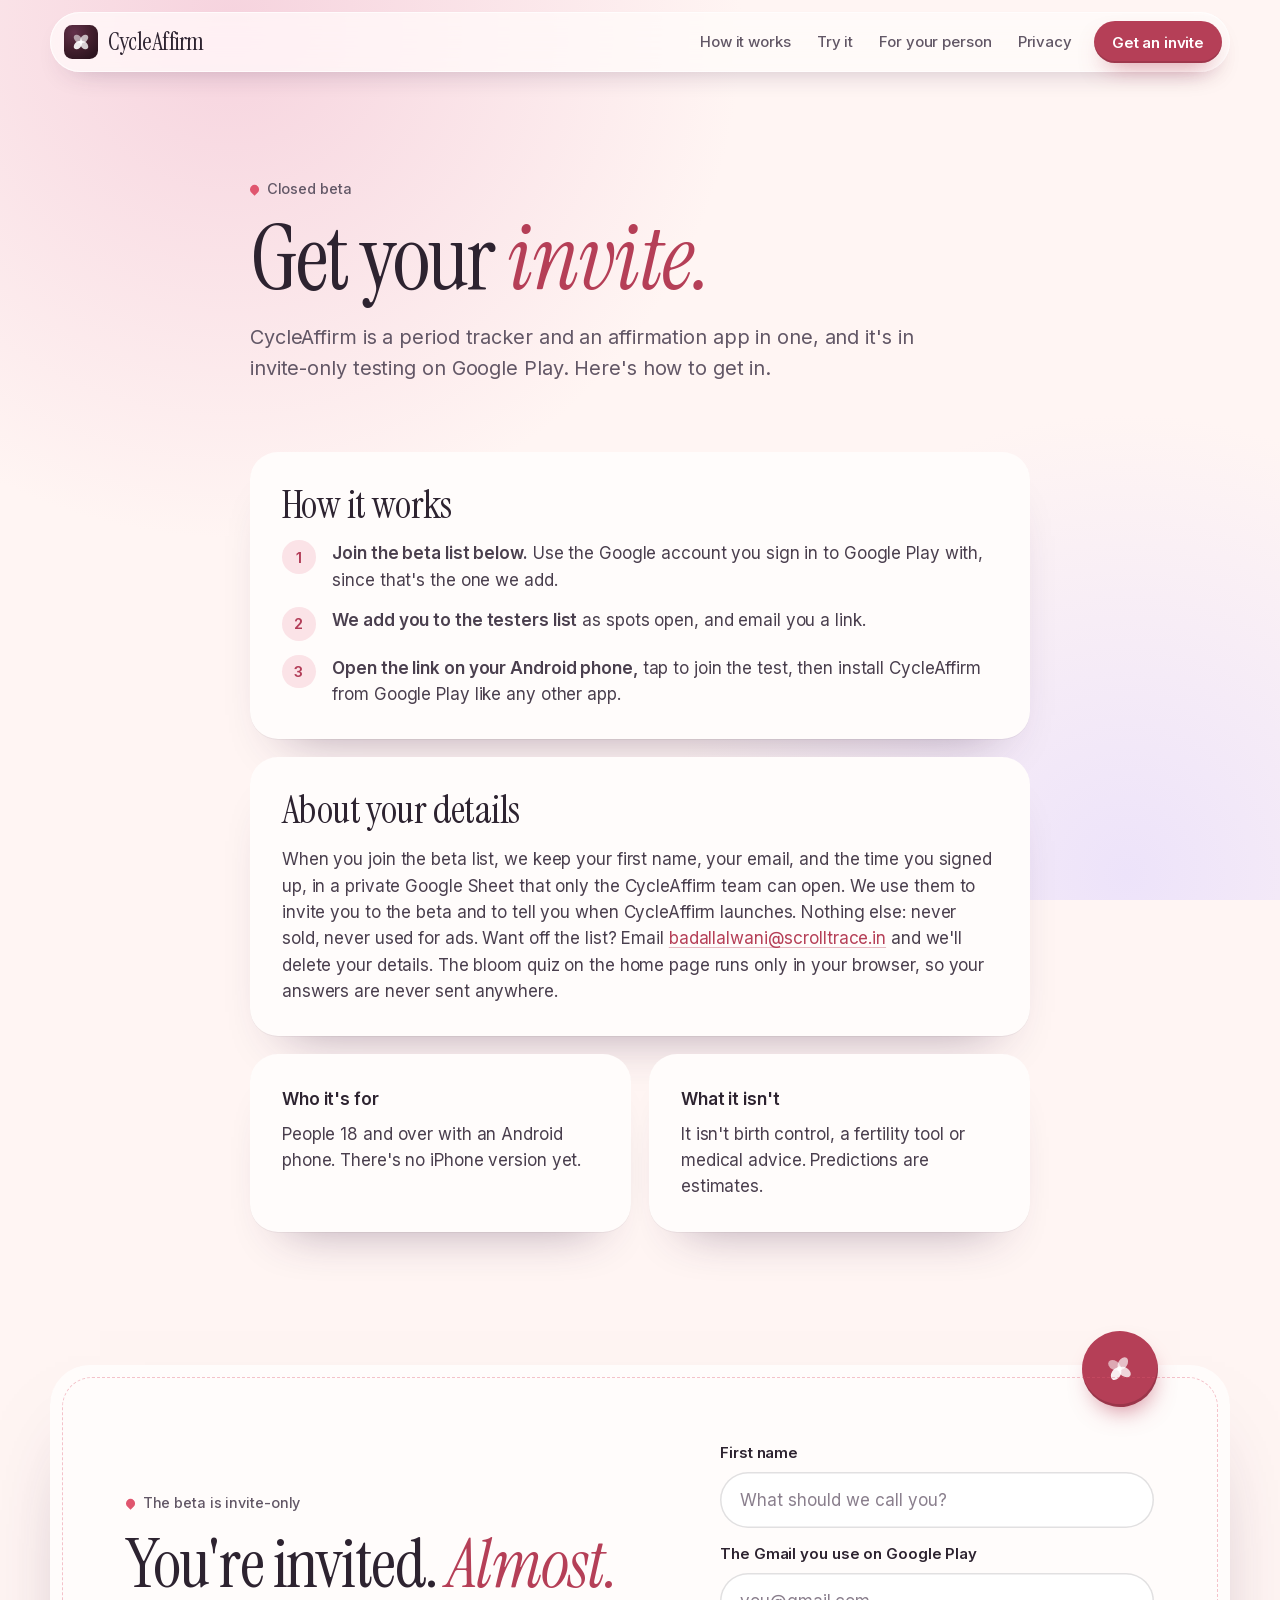
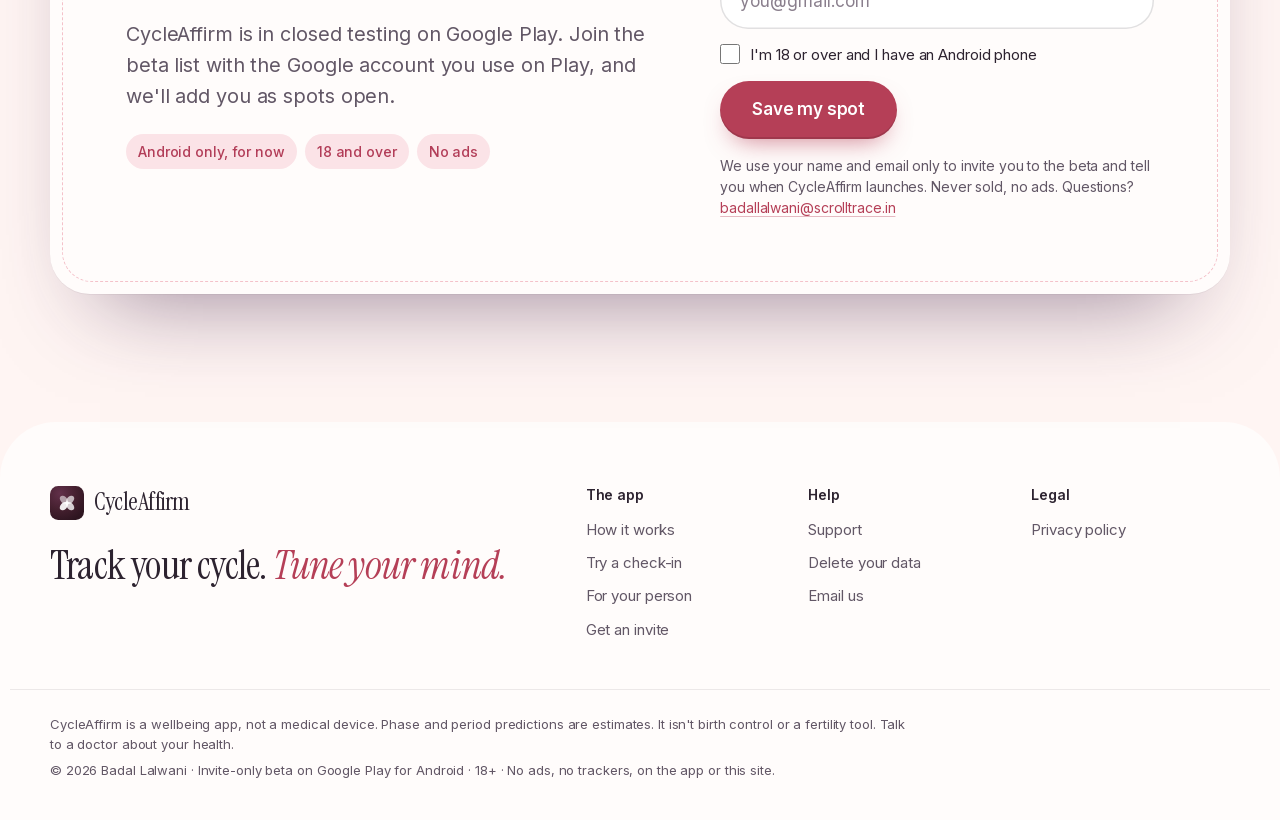
==== commit b69cf59a: "Publish website (2026-10-20T18:06Z)" ====
--- a/beta/index.html
+++ b/beta/index.html
@@ -29,8 +29,9 @@
 <link rel="preload" href="../assets/fonts/InstrumentSerif-Regular.woff2" as="font" type="font/woff2" crossorigin>
 <link rel="preload" href="../assets/fonts/InstrumentSerif-Italic.woff2" as="font" type="font/woff2" crossorigin>
 <link rel="preload" href="../assets/fonts/Inter-Regular.woff2" as="font" type="font/woff2" crossorigin>
-<link rel="stylesheet" href="../assets/site.css?v=01a12ae09d">
-<script src="../assets/site.js?v=01a12ae09d" defer></script>
+<link rel="stylesheet" href="../assets/site.css?v=47c44f47e7">
+<script src="../assets/site.js?v=47c44f47e7" defer></script>
+
 </head>
 <body class="page-beta" data-tint="neutral">
 <a class="skip" href="#main">Skip to content</a>
@@ -91,10 +92,14 @@
     <div class="card">
       <h2>How it works</h2>
       <ol class="steps-list">
-        <li><div><strong>Request an invite below.</strong> Use the Google account you sign in to Google Play with, since that's the one we add.</div></li>
+        <li><div><strong>Join the beta list below.</strong> Use the Google account you sign in to Google Play with, since that's the one we add.</div></li>
         <li><div><strong>We add you to the testers list</strong> as spots open, and email you a link.</div></li>
         <li><div><strong>Open the link on your Android phone,</strong> tap to join the test, then install CycleAffirm from Google Play like any other app.</div></li>
       </ol>
+    </div>
+    <div class="card">
+      <h2>About your details</h2>
+      <p>When you join the beta list, we keep your first name, your email, and the time you signed up, in a private Google Sheet that only the CycleAffirm team can open. We use them to invite you to the beta and to tell you when CycleAffirm launches. Nothing else: never sold, never used for ads. Want off the list? Email <a href="mailto:badallalwani@scrolltrace.in">badallalwani@scrolltrace.in</a> and we'll delete your details. The bloom quiz on the home page runs only in your browser, so your answers are never sent anywhere.</p>
     </div>
     <div class="two-col">
       <div class="card">
@@ -118,25 +123,34 @@
   <div class="invite-copy">
     <p class="eyebrow">The beta is invite-only</p>
     <h2 class="display h2" id="invite-title">You're invited. <em>Almost.</em></h2>
-    <p class="lede">CycleAffirm is in closed testing on Google Play. Tell us the Google account you use on Play and we'll add you to the tester list as spots open.</p>
+    <p class="lede">CycleAffirm is in closed testing on Google Play. Join the beta list with the Google account you use on Play, and we'll add you as spots open.</p>
     <ul class="invite-facts">
       <li>Android only, for now</li>
       <li>18 and over</li>
       <li>No ads</li>
     </ul>
   </div>
-  <form class="invite-form" data-invite data-email="badallalwani@scrolltrace.in" data-subject="CycleAffirm%20beta%20invite" action="mailto:badallalwani@scrolltrace.in" method="get" aria-labelledby="invite-title" novalidate>
+  <form class="invite-form" data-waitlist data-source="beta" data-endpoint="" data-email="badallalwani@scrolltrace.in" data-subject="CycleAffirm%20beta%20invite" aria-labelledby="invite-title" novalidate>
+    <div class="invite-done" hidden>
+      <p class="display"><span data-done-lead>You're on the list,</span> <em data-done-name>babe.</em></p>
+      <p class="fine" data-done-text>We'll email you when your invite's ready.</p>
+    </div>
+    <label class="field">
+      <span class="field-label">First name</span>
+      <input type="text" name="name" autocomplete="given-name" maxlength="60" placeholder="What should we call you?" required>
+    </label>
     <label class="field">
       <span class="field-label">The Gmail you use on Google Play</span>
-      <input type="email" name="gmail" autocomplete="email" inputmode="email" placeholder="you@gmail.com" required>
+      <input type="email" name="email" autocomplete="email" inputmode="email" maxlength="120" placeholder="you@gmail.com" required>
     </label>
+    <label class="hp" aria-hidden="true">Leave this empty <input name="website" type="text" tabindex="-1" autocomplete="off"></label>
     <label class="check">
       <input type="checkbox" name="adult" required>
       <span>I'm 18 or over and I have an Android phone</span>
     </label>
     <p class="form-error" role="alert" hidden></p>
-    <button class="btn btn-rose btn-lg" type="submit">Request my invite</button>
-    <p class="fine">This opens your email app with everything filled in. Hit send and you're on the list. We only use your email to send your invite. Prefer to write yourself? <a href="mailto:badallalwani@scrolltrace.in?subject=CycleAffirm%20beta%20invite">badallalwani@scrolltrace.in</a></p>
+    <button class="btn btn-rose btn-lg" type="submit">Save my spot</button>
+    <p class="fine">We use your name and email only to invite you to the beta and tell you when CycleAffirm launches. Never sold, no ads. Questions? <a href="mailto:badallalwani@scrolltrace.in?subject=CycleAffirm%20beta%20invite">badallalwani@scrolltrace.in</a></p>
   </form>
 </div>
 
--- a/assets/site.css
+++ b/assets/site.css
@@ -428,6 +428,111 @@
 @media (max-width: 820px) { .footer-inner { grid-template-columns: 1fr; } }
 @media (max-width: 480px) { .footer-nav { grid-template-columns: 1fr 1fr; } }
 
+/* Beta list: done state, honeypot */
+.hp { position: absolute; left: -9999px; width: 1px; height: 1px; overflow: hidden; }
+.invite-done .display { font-size: clamp(2rem, 1.6rem + 1.4vw, 2.8rem); margin: 0 0 .6rem; }
+.invite-done .display em { color: var(--rose-deep); font-style: italic; }
+.hero-quiz { display: inline-flex; align-items: center; gap: .5em; margin-top: 20px; padding: 6px 2px; background: none; border: 0; font: 500 .9375rem var(--sans); color: var(--rose-deep); cursor: pointer; text-decoration: underline; text-decoration-color: color-mix(in srgb, var(--rose) 40%, transparent); text-underline-offset: .25em; }
+.hero-quiz svg { width: 1.1em; height: 1.1em; fill: var(--rose); transition: transform .6s var(--spring); }
+.hero-quiz:hover svg { transform: rotate(90deg) scale(1.15); }
+
+/* The bloom quiz: shown once, before the site */
+html.show-intro { overflow: hidden; }
+.intro { position: fixed; inset: 0; z-index: 100; display: none; overflow-y: auto; overscroll-behavior: contain; padding: max(16px, env(safe-area-inset-top)) 16px max(16px, env(safe-area-inset-bottom)); background: radial-gradient(90% 70% at 12% 0%, #F8D6E0, transparent 62%), radial-gradient(80% 70% at 100% 100%, #E6DCFA, transparent 60%), radial-gradient(60% 50% at 90% 10%, #FDE7CF, transparent 60%), #FFF5F3; --bp: #F2A9BB; --bi: var(--men-ink); }
+.show-intro .intro { display: flex; }
+.intro[data-bloom="fol"] { --bp: #A4D8BC; --bi: var(--fol-ink); }
+.intro[data-bloom="ovu"] { --bp: #F8C487; --bi: var(--ovu-ink); }
+.intro[data-bloom="lut"] { --bp: #C4B5F2; --bi: var(--lut-ink); }
+.intro.is-leaving { animation: intro-out .65s var(--ease) forwards; }
+@keyframes intro-out { to { opacity: 0; transform: scale(1.03); visibility: hidden; } }
+
+.intro-sky { position: fixed; inset: 0; pointer-events: none; overflow: hidden; }
+.fl { position: absolute; bottom: -70px; width: 22px; height: 22px; opacity: .85; animation: rise 19s linear infinite; }
+.fl-1 { left: 4%; fill: var(--men-p); animation-delay: -2s; }
+.fl-2 { left: 13%; width: 34px; height: 34px; fill: var(--lut-p); animation-duration: 24s; animation-delay: -11s; }
+.fl-3 { left: 24%; width: 16px; height: 16px; fill: var(--ovu-p); animation-delay: -6s; }
+.fl-4 { left: 35%; fill: var(--fol-p); animation-duration: 22s; animation-delay: -15s; }
+.fl-5 { left: 47%; width: 28px; height: 28px; fill: var(--men-p); animation-duration: 26s; animation-delay: -4s; }
+.fl-6 { left: 58%; width: 14px; height: 14px; fill: var(--lut-p); animation-delay: -13s; }
+.fl-7 { left: 67%; width: 30px; height: 30px; fill: var(--ovu-p); animation-duration: 23s; animation-delay: -9s; }
+.fl-8 { left: 76%; fill: var(--fol-p); animation-delay: -17s; }
+.fl-9 { left: 85%; width: 36px; height: 36px; fill: var(--men-p); animation-duration: 28s; animation-delay: -20s; }
+.fl-10 { left: 93%; width: 18px; height: 18px; fill: var(--lut-p); animation-delay: -7s; }
+.fl-11 { left: 30%; width: 12px; height: 12px; fill: #F3A5B4; animation-duration: 17s; animation-delay: -12s; }
+.fl-12 { left: 71%; width: 12px; height: 12px; fill: #C4B5F2; animation-duration: 16s; animation-delay: -3s; }
+@keyframes rise { from { transform: translate(0, 0) rotate(0deg); } 50% { transform: translate(24px, -58vh) rotate(140deg); } to { transform: translate(-10px, -118vh) rotate(280deg); } }
+
+.intro-card { position: relative; margin: auto; width: min(600px, 100%); padding: clamp(20px, 4vw, 36px); border-radius: 36px; background: rgba(255, 252, 251, .88); backdrop-filter: blur(18px); -webkit-backdrop-filter: blur(18px); box-shadow: inset 0 0 0 1px rgba(255, 255, 255, .9), 0 50px 100px -50px rgba(60, 30, 70, .55); animation: card-in .8s var(--spring) both; }
+@keyframes card-in { from { opacity: 0; transform: translateY(18px) scale(.96); } }
+.intro-top { display: flex; align-items: center; gap: 10px; min-height: 44px; margin-bottom: 18px; }
+.intro-progress { width: 44px; height: 44px; flex: none; }
+.ip { fill: #F1E6EA; transform-box: fill-box; transform-origin: 50% 100%; transition: fill .5s var(--ease), transform .7s var(--spring); mix-blend-mode: multiply; }
+.ip.is-men { fill: #F2A9BB; } .ip.is-fol { fill: #A4D8BC; } .ip.is-ovu { fill: #F8C487; } .ip.is-lut { fill: #C4B5F2; }
+.ip[class*="is-"] { transform: scale(1.08); }
+.ip-heart { fill: #fff; }
+.intro-count { margin: 0; font-size: .875rem; font-weight: 600; color: var(--muted); }
+.intro-skip { margin-left: auto; padding: 10px 12px; border: 0; border-radius: 999px; background: none; font: 500 .875rem var(--sans); color: var(--muted); cursor: pointer; }
+.intro[data-done] .intro-skip { visibility: hidden; }
+.intro-skip:hover { background: rgba(45, 35, 48, .05); color: var(--ink); }
+
+.intro-step { display: none; }
+.intro-step.is-active { display: block; animation: step-in .55s var(--ease) both; }
+@keyframes step-in { from { opacity: 0; transform: translateX(16px); } }
+.intro-kicker { margin: 0 0 .25rem; font-family: var(--serif); font-style: italic; font-size: 1.45rem; color: var(--rose-deep); }
+.intro-title { font-size: clamp(2.2rem, 1.5rem + 2.6vw, 3.3rem); line-height: 1.02; margin: 0 0 1rem; outline: none; }
+.intro-sub { margin: 0 0 1.5rem; font-size: 1.0625rem; color: var(--muted); }
+.intro-actions { display: flex; flex-wrap: wrap; align-items: center; gap: 12px; }
+.intro-actions--center { justify-content: center; }
+.intro-link { padding: 8px 6px; border: 0; background: none; font: 500 .9375rem var(--sans); color: var(--muted); text-decoration: underline; text-underline-offset: .22em; cursor: pointer; }
+.intro-link:hover { color: var(--ink); }
+
+.opts { display: grid; grid-template-columns: 1fr 1fr; gap: 10px; }
+.opt { position: relative; display: flex; flex-direction: column; align-items: flex-start; justify-content: space-between; gap: 12px; min-height: 116px; padding: 16px; border: 0; border-radius: 22px; background: #fff; color: var(--ink); font: 500 1rem/1.3 var(--sans); text-align: left; cursor: pointer; box-shadow: inset 0 0 0 1px var(--stroke), 0 10px 24px -18px rgba(60, 30, 70, .45); transition: transform .4s var(--spring), box-shadow .25s, background-color .3s; }
+.opt:hover { transform: translateY(-3px) rotate(-.7deg); box-shadow: inset 0 0 0 1.5px rgba(181, 63, 87, .3), 0 16px 30px -18px rgba(60, 30, 70, .5); }
+.opt:nth-child(even):hover { transform: translateY(-3px) rotate(.7deg); }
+.opt:active { transform: scale(.97); }
+.opt-emoji { font-size: 1.9rem; line-height: 1; }
+.opt.is-picked { transform: scale(1.04) rotate(-1deg); }
+.opt.b-men { background: #FBE3E7; box-shadow: inset 0 0 0 2px #F2A9BB; }
+.opt.b-fol { background: #E2F3E9; box-shadow: inset 0 0 0 2px #A4D8BC; }
+.opt.b-ovu { background: #FEEBD3; box-shadow: inset 0 0 0 2px #F8C487; }
+.opt.b-lut { background: #ECE6FB; box-shadow: inset 0 0 0 2px #C4B5F2; }
+.opts--texts .opt { min-height: 0; padding: 14px; justify-content: center; }
+.opt-bubble { display: inline-block; padding: 10px 14px; border-radius: 18px 18px 18px 6px; background: #F2EEFB; font-size: .96875rem; line-height: 1.3; }
+.opt.is-picked .opt-bubble { background: #fff; }
+
+.result-head { display: flex; align-items: center; gap: 16px; margin-bottom: .4rem; }
+.result-bloom { width: 88px; height: 88px; flex: none; overflow: visible; }
+.done-bloom { display: block; width: 124px; height: 124px; margin: 4px auto 14px; overflow: visible; }
+.result-bloom ellipse, .done-bloom ellipse { fill: var(--bp); mix-blend-mode: multiply; opacity: .92; }
+.rb-heart { fill: #fff; }
+.rb-spin { transform-box: fill-box; transform-origin: center; animation: bloom-in 1.1s var(--spring) both, spin 40s linear 1.1s infinite; }
+@keyframes bloom-in { from { transform: scale(0) rotate(-140deg); } to { transform: scale(1) rotate(0deg); } }
+.result-head .intro-title { margin: 0; }
+.result-head .intro-title em { color: var(--bi); }
+.result-line { margin: 0 0 1.4rem; padding: 18px 20px; border-radius: 22px; background: color-mix(in srgb, var(--bp) 32%, #fff); }
+.result-line p { margin: 0; font-family: var(--serif); font-size: clamp(1.6rem, 1.3rem + 1vw, 2rem); line-height: 1.12; letter-spacing: -0.012em; text-wrap: balance; }
+.result-line footer { margin-top: .5rem; font-family: var(--serif); font-style: italic; font-size: 1rem; color: var(--muted); }
+.intro-form { display: grid; gap: 12px; padding-top: 20px; border-top: 1.5px dashed color-mix(in srgb, var(--rose) 30%, transparent); }
+.intro-form-title { margin: 0; font-size: 1.0625rem; }
+.intro-form-title strong { color: var(--rose-deep); font-weight: 600; }
+.intro-fields { display: grid; grid-template-columns: 1fr 1fr; gap: 10px; }
+.intro-form .btn { justify-self: start; }
+.intro-form .fine { margin: 0; }
+.intro-later { display: block; margin: 12px auto 0; }
+[data-step="done"] { text-align: center; }
+[data-step="done"] .intro-title em { color: var(--bi); }
+.spark { position: absolute; z-index: 5; width: 18px; height: 18px; pointer-events: none; }
+.s-men { fill: #F2A9BB; } .s-fol { fill: #A4D8BC; } .s-ovu { fill: #F8C487; } .s-lut { fill: #C4B5F2; } .s-rose { fill: var(--rose); }
+@media (max-width: 520px) {
+  .intro-card { border-radius: 30px; }
+  .opts { gap: 8px; }
+  .opt { min-height: 104px; padding: 13px; font-size: .9375rem; }
+  .opts--texts { grid-template-columns: 1fr; }
+  .intro-fields { grid-template-columns: 1fr; }
+  .result-bloom { width: 68px; height: 68px; }
+}
+
 @media (prefers-reduced-motion: reduce) {
   html { scroll-behavior: auto; }
   *, *::before, *::after { animation: none !important; transition: none !important; }
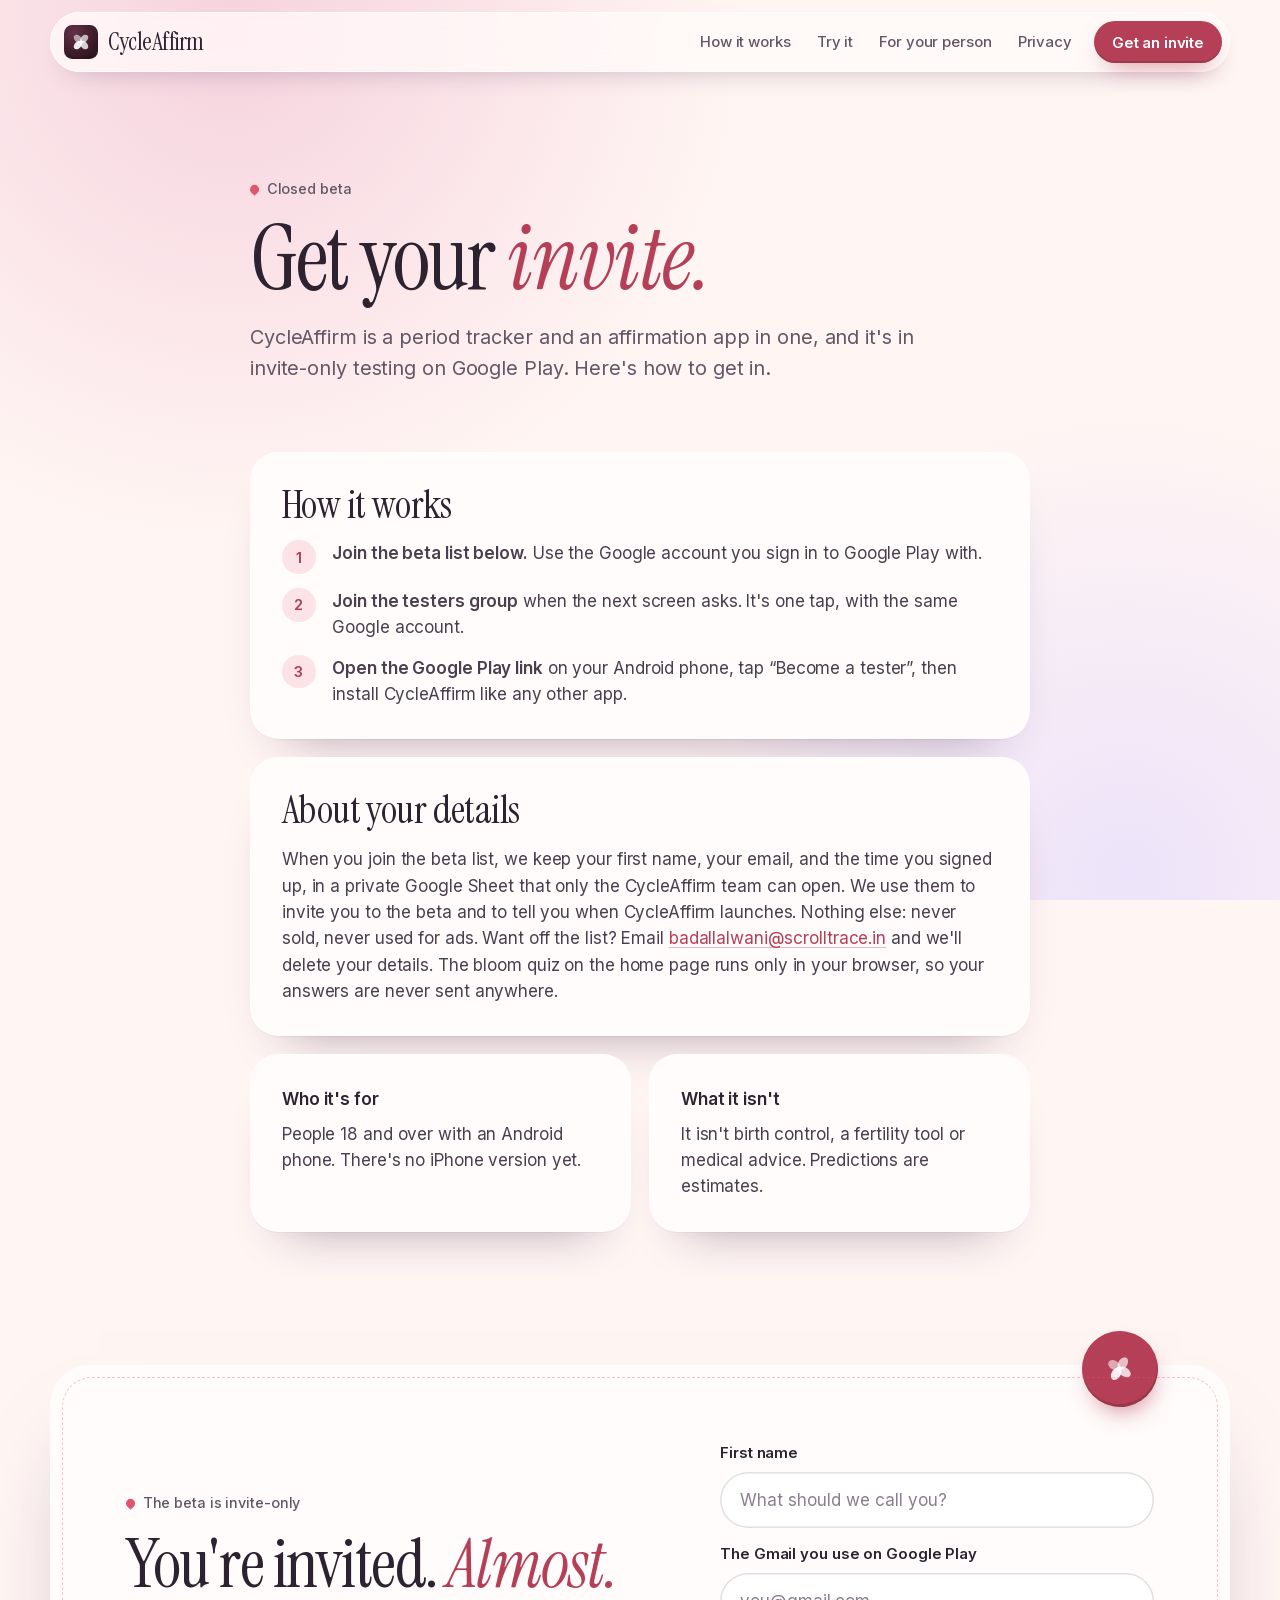
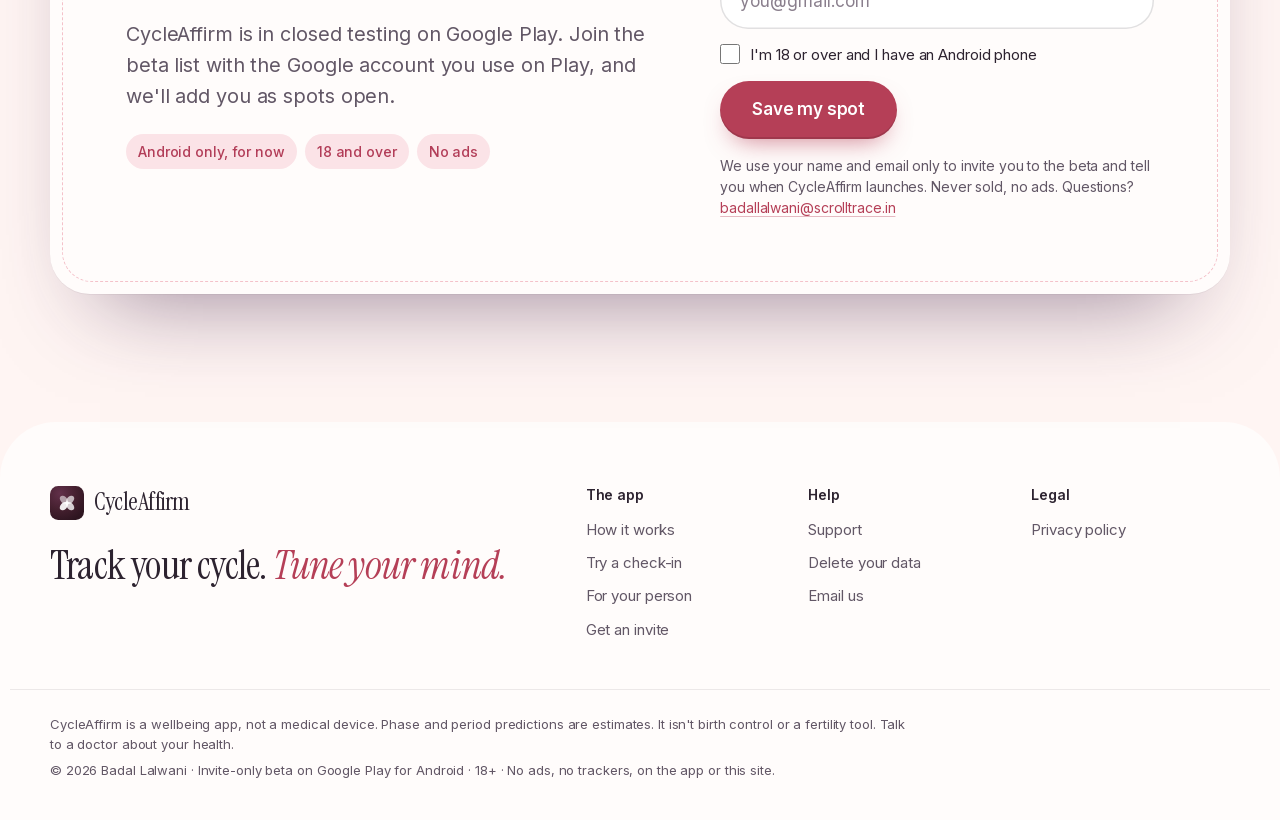
==== commit 69508cc5: "Publish website (2026-10-20T23:57Z)" ====
--- a/beta/index.html
+++ b/beta/index.html
@@ -4,11 +4,11 @@
 <meta charset="utf-8">
 <meta name="viewport" content="width=device-width, initial-scale=1, viewport-fit=cover">
 
-<meta http-equiv="Content-Security-Policy" content="default-src 'self'; img-src 'self' data:; style-src 'self'; script-src 'self'; font-src 'self'; connect-src 'self'; object-src 'none'; base-uri 'self' https://badallalwani7.github.io/cycleaffirm-website/; form-action 'self' mailto:">
+<meta http-equiv="Content-Security-Policy" content="default-src 'self'; img-src 'self' data:; style-src 'self'; script-src 'self'; font-src 'self'; connect-src 'self' https://script.google.com https://script.googleusercontent.com; object-src 'none'; base-uri 'self' https://cycleaffirm.in/; form-action 'self' mailto:">
 <meta name="referrer" content="no-referrer">
 <title>Get an invite to the CycleAffirm beta</title>
 <meta name="description" content="CycleAffirm is in invite-only closed testing on Google Play. Android, 18+. Tell us the Google account you use on Play and we'll add you as spots open.">
-<link rel="canonical" href="https://badallalwani7.github.io/cycleaffirm-website/beta/">
+<link rel="canonical" href="https://cycleaffirm.in/beta/">
 <meta name="robots" content="index, follow">
 <meta name="theme-color" content="#FFF5F3">
 <meta name="color-scheme" content="light">
@@ -16,8 +16,8 @@
 <meta property="og:site_name" content="CycleAffirm">
 <meta property="og:title" content="You're invited (almost): the CycleAffirm beta">
 <meta property="og:description" content="CycleAffirm is in invite-only closed testing on Google Play. Android, 18+. Tell us the Google account you use on Play and we'll add you as spots open.">
-<meta property="og:url" content="https://badallalwani7.github.io/cycleaffirm-website/beta/">
-<meta property="og:image" content="https://badallalwani7.github.io/cycleaffirm-website/assets/og.png">
+<meta property="og:url" content="https://cycleaffirm.in/beta/">
+<meta property="og:image" content="https://cycleaffirm.in/assets/og.png">
 <meta property="og:image:width" content="1200">
 <meta property="og:image:height" content="630">
 <meta property="og:image:alt" content="CycleAffirm: track your cycle, tune your mind. A four-petal flower in the four phase colours.">
@@ -29,8 +29,8 @@
 <link rel="preload" href="../assets/fonts/InstrumentSerif-Regular.woff2" as="font" type="font/woff2" crossorigin>
 <link rel="preload" href="../assets/fonts/InstrumentSerif-Italic.woff2" as="font" type="font/woff2" crossorigin>
 <link rel="preload" href="../assets/fonts/Inter-Regular.woff2" as="font" type="font/woff2" crossorigin>
-<link rel="stylesheet" href="../assets/site.css?v=47c44f47e7">
-<script src="../assets/site.js?v=47c44f47e7" defer></script>
+<link rel="stylesheet" href="../assets/site.css?v=23a6b36df2">
+<script src="../assets/site.js?v=23a6b36df2" defer></script>
 
 </head>
 <body class="page-beta" data-tint="neutral">
@@ -92,9 +92,9 @@
     <div class="card">
       <h2>How it works</h2>
       <ol class="steps-list">
-        <li><div><strong>Join the beta list below.</strong> Use the Google account you sign in to Google Play with, since that's the one we add.</div></li>
-        <li><div><strong>We add you to the testers list</strong> as spots open, and email you a link.</div></li>
-        <li><div><strong>Open the link on your Android phone,</strong> tap to join the test, then install CycleAffirm from Google Play like any other app.</div></li>
+        <li><div><strong>Join the beta list below.</strong> Use the Google account you sign in to Google Play with.</div></li>
+        <li><div><strong>Join the testers group</strong> when the next screen asks. It's one tap, with the same Google account.</div></li>
+        <li><div><strong>Open the Google Play link</strong> on your Android phone, tap “Become a tester”, then install CycleAffirm like any other app.</div></li>
       </ol>
     </div>
     <div class="card">
@@ -130,10 +130,14 @@
       <li>No ads</li>
     </ul>
   </div>
-  <form class="invite-form" data-waitlist data-source="beta" data-endpoint="" data-email="badallalwani@scrolltrace.in" data-subject="CycleAffirm%20beta%20invite" aria-labelledby="invite-title" novalidate>
+  <form class="invite-form" data-waitlist data-source="beta" data-endpoint="https://script.google.com/macros/s/AKfycbzIUPq_cY7i4kwk5cxy6UByY8ftjzM8sKXg5HMpnZsqlKI2-hDzeVceapuMCROyLbSe/exec" data-email="badallalwani@scrolltrace.in" data-subject="CycleAffirm%20beta%20invite" aria-labelledby="invite-title" novalidate>
     <div class="invite-done" hidden>
       <p class="display"><span data-done-lead>You're on the list,</span> <em data-done-name>babe.</em></p>
       <p class="fine" data-done-text>We'll email you when your invite's ready.</p>
+      <ol class="join-steps">
+        <li><a class="btn btn-rose" href="https://groups.google.com/g/cycleaffirm-beta" target="_blank" rel="noopener">1. Join the testers group</a><span>Use the Google account on your Android phone, then tap “Join group”.</span></li>
+        <li><a class="btn btn-ghost" href="https://play.google.com/apps/testing/com.badaalalwani.cycleaffirm" target="_blank" rel="noopener">2. Get the app on Google Play</a><span>Tap “Become a tester”, then install CycleAffirm.</span></li>
+      </ol>
     </div>
     <label class="field">
       <span class="field-label">First name</span>
--- a/assets/site.css
+++ b/assets/site.css
@@ -105,6 +105,7 @@
 .btn { display: inline-flex; align-items: center; justify-content: center; gap: .55em; min-height: 52px; padding: 0 26px; border-radius: 999px; border: 0; font: 600 1rem/1 var(--sans); letter-spacing: -0.01em; text-decoration: none; cursor: pointer; transition: transform .35s var(--spring), background-color .25s, box-shadow .25s; }
 .btn:hover { transform: translateY(-2px); }
 .btn:active { transform: scale(.97); }
+.btn:disabled { opacity: .75; cursor: progress; transform: none; }
 .btn-rose { background: var(--rose-deep); color: #fff; box-shadow: 0 12px 26px -12px rgba(181, 63, 87, .7), inset 0 -2px 0 rgba(0, 0, 0, .12); }
 .btn-rose:hover { background: #A33650; }
 .btn-ghost { background: rgba(255, 255, 255, .7); color: var(--ink); box-shadow: inset 0 0 0 1px var(--stroke), 0 8px 20px -14px rgba(60, 30, 70, .35); }
@@ -436,6 +437,12 @@
 .hero-quiz svg { width: 1.1em; height: 1.1em; fill: var(--rose); transition: transform .6s var(--spring); }
 .hero-quiz:hover svg { transform: rotate(90deg) scale(1.15); }
 
+.join-steps { list-style: none; display: grid; gap: 14px; margin: 4px 0 18px; padding: 0; text-align: left; }
+.join-steps li { display: grid; gap: 6px; justify-items: start; }
+.join-steps span { font-size: .875rem; color: var(--muted); }
+[data-step="done"] .join-steps { justify-items: center; text-align: center; }
+[data-step="done"] .join-steps li { justify-items: center; }
+
 /* The bloom quiz: shown once, before the site */
 html.show-intro { overflow: hidden; }
 .intro { position: fixed; inset: 0; z-index: 100; display: none; overflow-y: auto; overscroll-behavior: contain; padding: max(16px, env(safe-area-inset-top)) 16px max(16px, env(safe-area-inset-bottom)); background: radial-gradient(90% 70% at 12% 0%, #F8D6E0, transparent 62%), radial-gradient(80% 70% at 100% 100%, #E6DCFA, transparent 60%), radial-gradient(60% 50% at 90% 10%, #FDE7CF, transparent 60%), #FFF5F3; --bp: #F2A9BB; --bi: var(--men-ink); }
